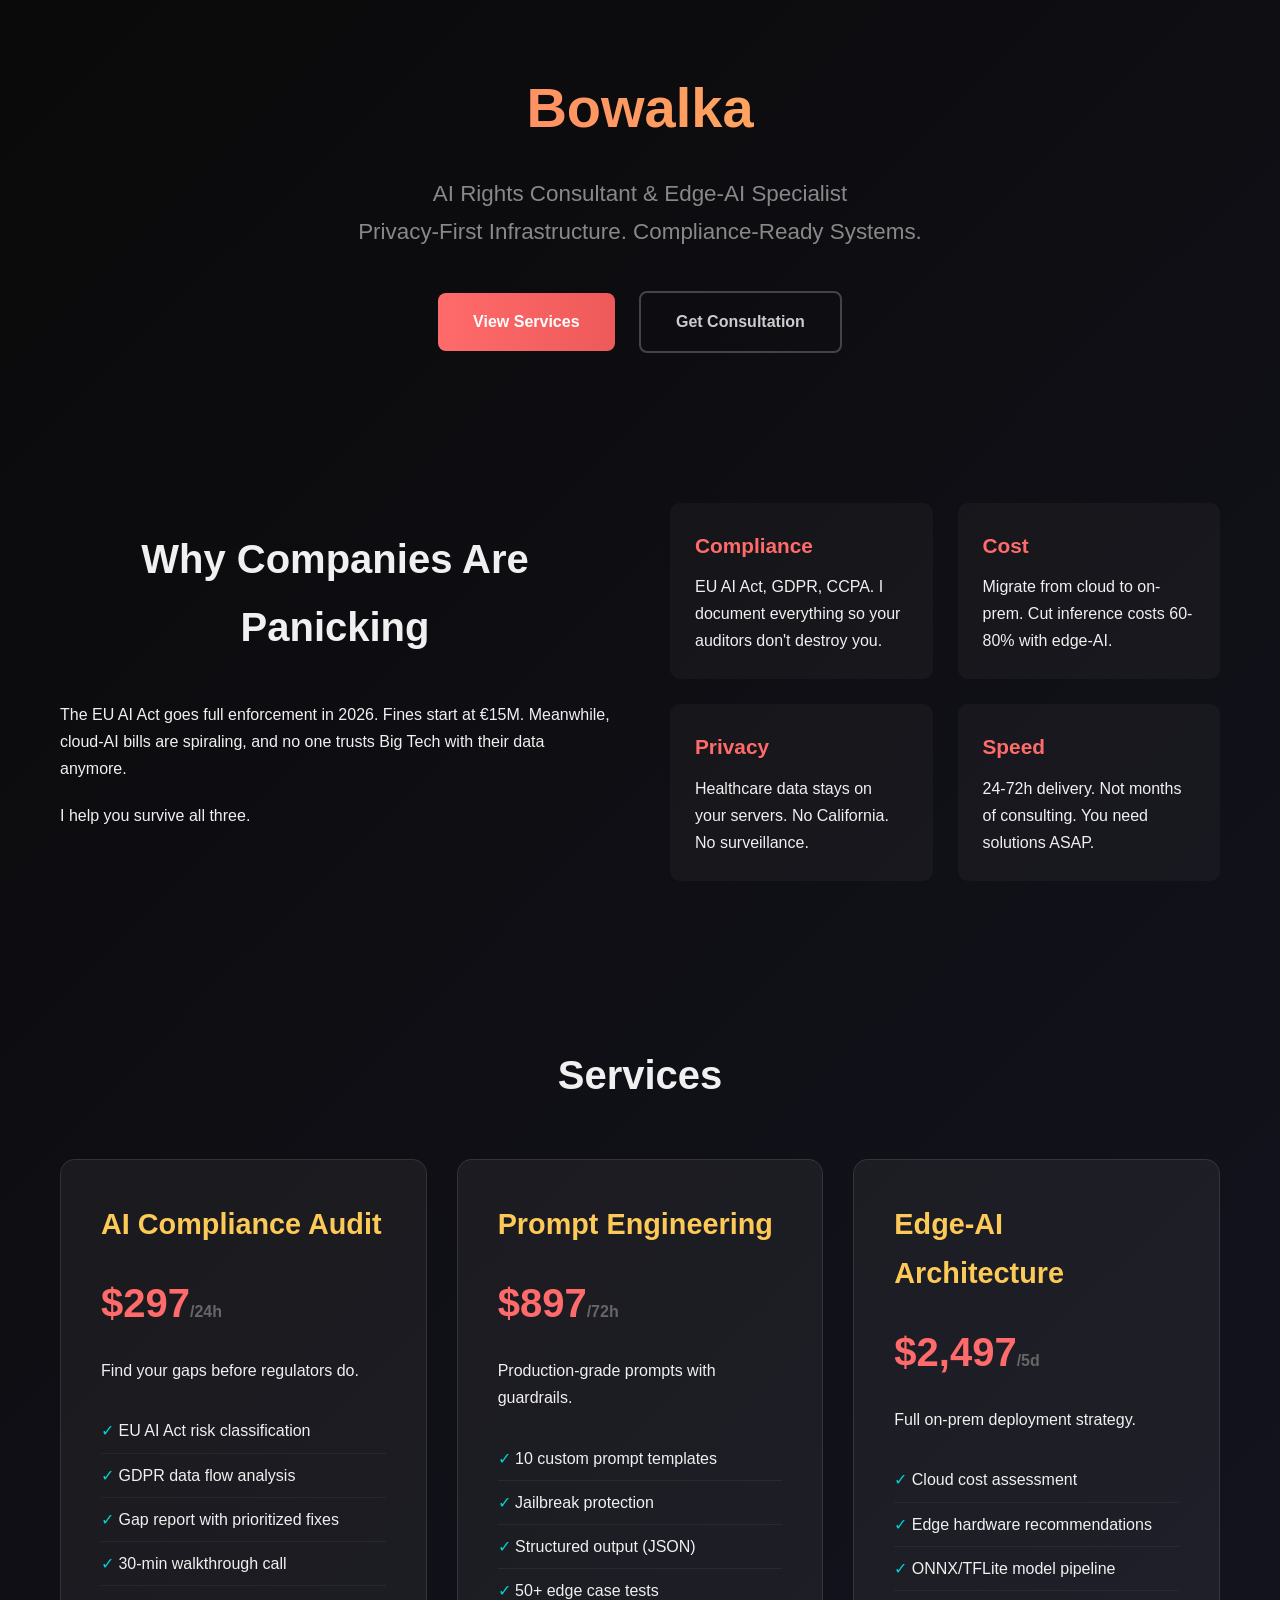
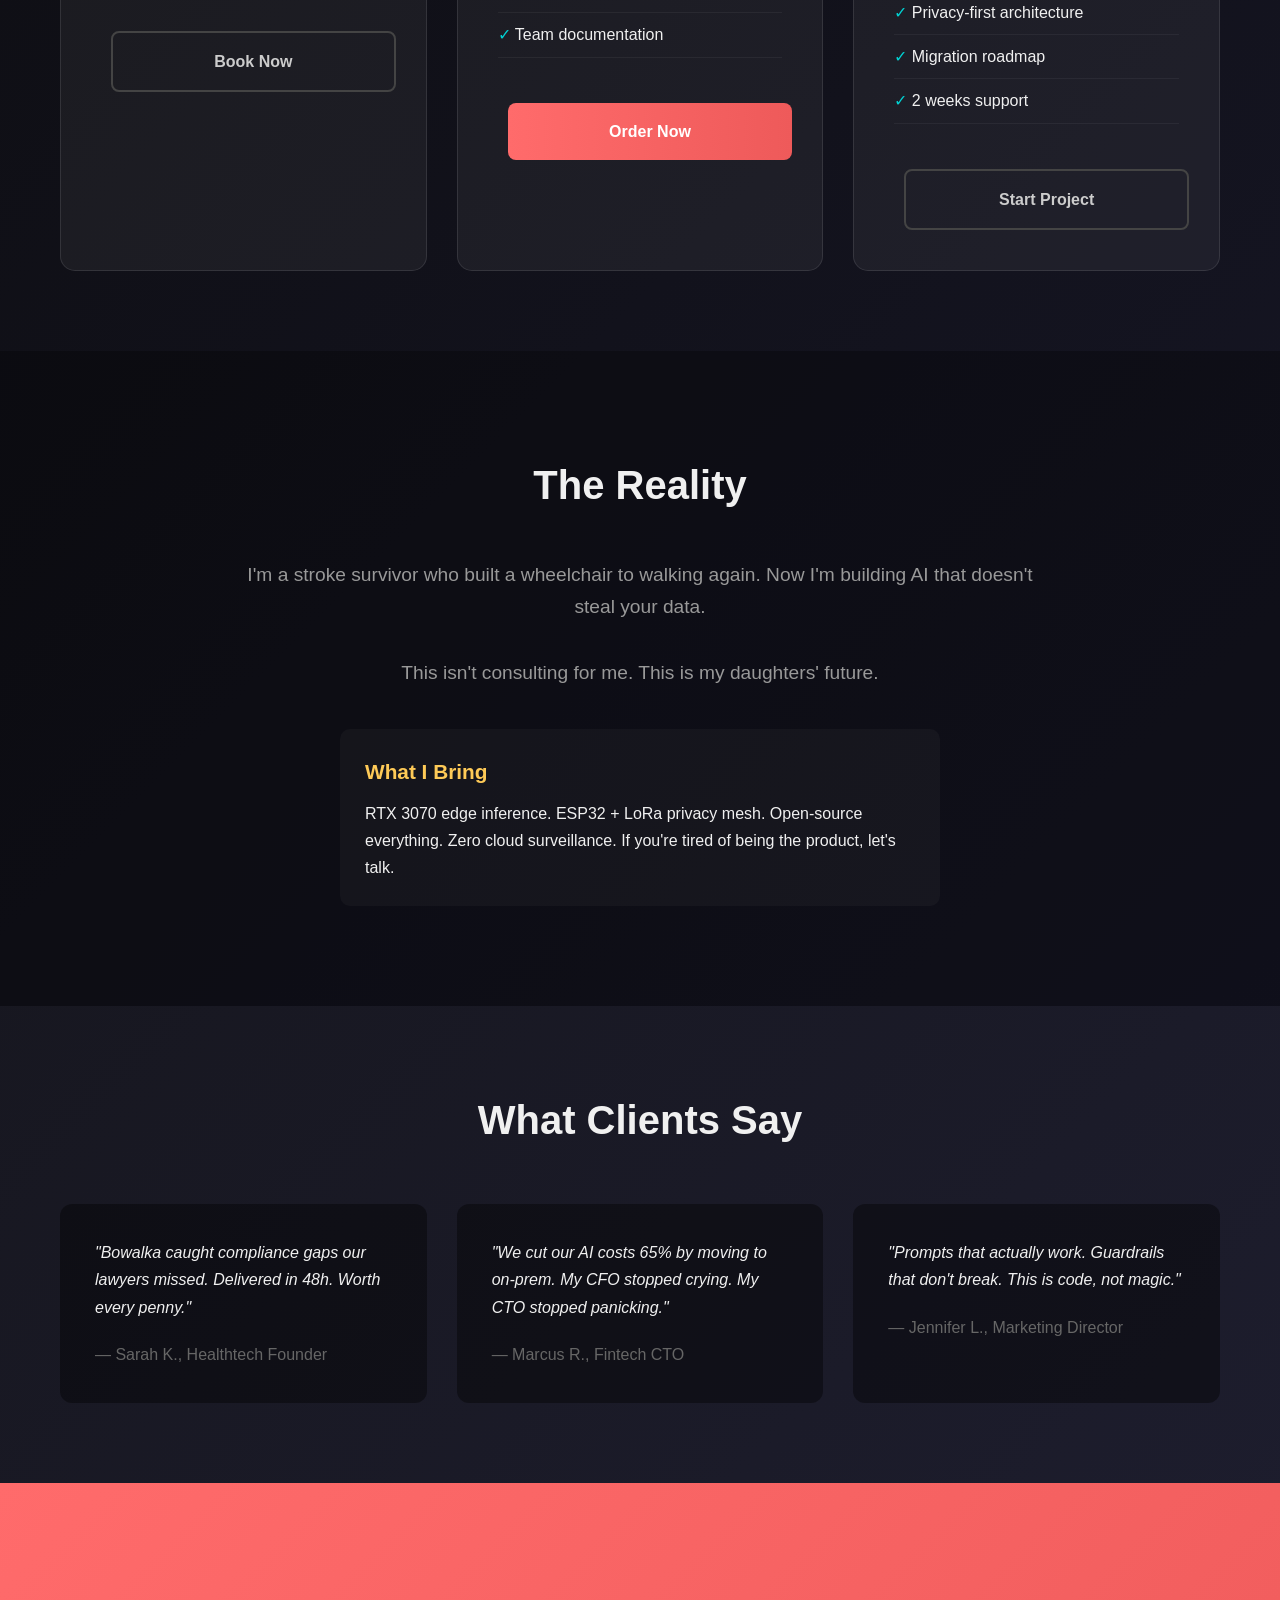
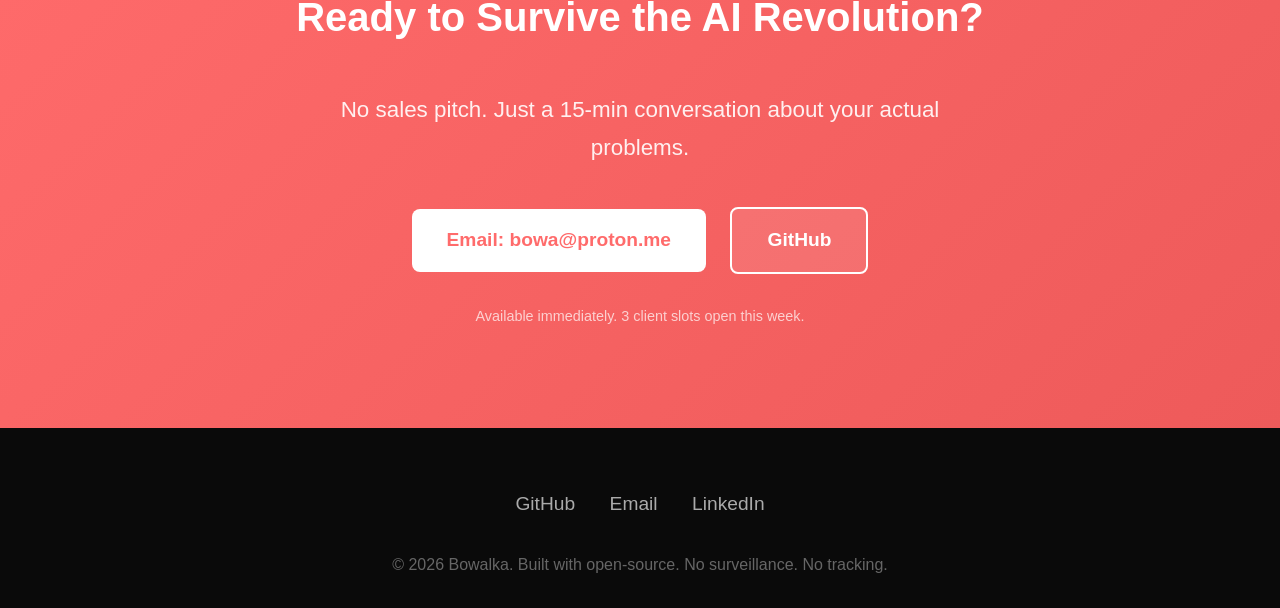
==== index.html @ 5f21fead "Modify index.html structure and content Updated the document type declaration and added new sections" ====
<!DOCTYPE html>
<html lang="en">
<head>
    <meta charset="UTF-8">
    <meta name="viewport" content="width=device-width, initial-scale=1.0">
    <title>Bowalka | AI Rights Consultant & Edge-AI Specialist</title>
    <meta name="description" content="AI Compliance, Prompt Engineering, Privacy-First Edge AI Solutions. EU AI Act ready. 24-72h delivery.">
    <style>
        * { margin: 0; padding: 0; box-sizing: border-box; }
        body {
            font-family: -apple-system, BlinkMacSystemFont, 'Segoe UI', Roboto, sans-serif;
            line-height: 1.7;
            color: #f0f0f0;
            background: linear-gradient(135deg, #0a0a0a 0%, #1a1a2e 100%);
        }
        .container { max-width: 1200px; margin: 0 auto; padding: 0 20px; }
        header { padding: 60px 0 40px; text-align: center; }
        h1 { font-size: 3.5em; margin-bottom: 20px; background: linear-gradient(90deg, #ff6b6b, #feca57); -webkit-background-clip: text; -webkit-text-fill-color: transparent; }
        .tagline { font-size: 1.4em; color: #888; max-width: 700px; margin: 0 auto 30px; }
        .hero-buttons { margin-top: 40px; }
        .btn { display: inline-block; padding: 15px 35px; margin: 0 10px; border-radius: 8px; text-decoration: none; font-weight: 600; transition: transform 0.2s; }
        .btn-primary { background: linear-gradient(90deg, #ff6b6b, #ee5a5a); color: white; }
        .btn-secondary { border: 2px solid #444; color: #ccc; }
        .btn:hover { transform: translateY(-3px); }
        section { padding: 80px 0; }
        h2 { font-size: 2.5em; margin-bottom: 40px; text-align: center; }
        
        .services-grid { display: grid; grid-template-columns: repeat(auto-fit, minmax(350px, 1fr)); gap: 30px; margin-top: 50px; }
        .service-card {
            background: rgba(255,255,255,0.05);
            border: 1px solid rgba(255,255,255,0.1);
            padding: 40px;
            border-radius: 15px;
            transition: transform 0.3s, box-shadow 0.3s;
        }
        .service-card:hover { transform: translateY(-10px); box-shadow: 0 20px 40px rgba(0,0,0,0.3); }
        .service-card h3 { font-size: 1.8em; margin-bottom: 20px; color: #feca57; }
        .service-card .price { font-size: 2.5em; font-weight: bold; color: #ff6b6b; margin: 20px 0; }
        .service-card .price small { font-size: 0.4em; color: #666; }
        .service-card ul { list-style: none; margin: 25px 0; }
        .service-card li { padding: 8px 0; border-bottom: 1px solid rgba(255,255,255,0.05); }
        .service-card li:before { content: "✓ "; color: #00d2d3; }
        
        .why-section { background: rgba(0,0,0,0.3); padding: 100px 0; }
        .grid-2 { display: grid; grid-template-columns: 1fr 1fr; gap: 60px; align-items: center; }
        .why-grid { display: grid; grid-template-columns: repeat(2, 1fr); gap: 25px; margin-top: 30px; }
        .why-item { background: rgba(255,255,255,0.03); padding: 25px; border-radius: 10px; }
        .why-item h4 { color: #ff6b6b; margin-bottom: 10px; font-size: 1.3em; }
        
        .testimonials { background: rgba(255,255,255,0.02); }
        .testimonial-grid { display: grid; grid-template-columns: repeat(auto-fit, minmax(300px, 1fr)); gap: 30px; margin-top: 50px; }
        .testimonial { background: rgba(0,0,0,0.4); padding: 35px; border-radius: 12px; font-style: italic; }
        .testimonial .author { margin-top: 20px; font-style: normal; color: #666; }
        
        .cta-section { background: linear-gradient(135deg, #ff6b6b 0%, #ee5a5a 100%); padding: 100px 0; text-align: center; }
        .cta-section h2 { color: white; }
        .cta-section .tagline { color: rgba(255,255,255,0.9); }
        .cta-section .btn { background: white; color: #ff6b6b; font-size: 1.2em; }
        
        footer { background: #0a0a0a; padding: 60px 0 30px; text-align: center; color: #666; }
        .social-links { margin-bottom: 30px; }
        .social-links a { color: #aaa; margin: 0 15px; text-decoration: none; font-size: 1.2em; }
        .social-links a:hover { color: #ff6b6b; }
        \#matrix-canvas { pointer-events: none; mix-blend-mode: screen; }
        
        @media (max-width: 768px) {
            h1 { font-size: 2.5em; }
            .grid-2 { grid-template-columns: 1fr; }
            .services-grid { grid-template-columns: 1fr; }
        }
    </style>
</head>
<body>
    <header>
        <div class="container">
            <h1>Bowalka</h1>
            <p class="tagline">AI Rights Consultant & Edge-AI Specialist<br>Privacy-First Infrastructure. Compliance-Ready Systems.</p>
            <div class="hero-buttons">
                <a href="#services" class="btn btn-primary">View Services</a>
                <a href="#contact" class="btn btn-secondary">Get Consultation</a>
            </div>
        </div>
    </header>

    <section id="why">
        <div class="container">
            <div class="grid-2">
                <div>
                    <h2>Why Companies Are Panicking</h2>
                    <p>The EU AI Act goes full enforcement in 2026. Fines start at €15M. Meanwhile, cloud-AI bills are spiraling, and no one trusts Big Tech with their data anymore.</p>
                    <p style="margin-top: 20px;">I help you survive all three.</p>
                </div>
                <div class="why-grid">
                    <div class="why-item">
                        <h4>Compliance</h4>
                        <p>EU AI Act, GDPR, CCPA. I document everything so your auditors don't destroy you.</p>
                    </div>
                    <div class="why-item">
                        <h4>Cost</h4>
                        <p>Migrate from cloud to on-prem. Cut inference costs 60-80% with edge-AI.</p>
                    </div>
                    <div class="why-item">
                        <h4>Privacy</h4>
                        <p>Healthcare data stays on your servers. No California. No surveillance.</p>
                    </div>
                    <div class="why-item">
                        <h4>Speed</h4>
                        <p>24-72h delivery. Not months of consulting. You need solutions ASAP.</p>
                    </div>
                </div>
            </div>
        </div>
    </section>

    <section id="services">
        <div class="container">
            <h2>Services</h2>
            <div class="services-grid">
                <div class="service-card">
                    <h3>AI Compliance Audit</h3>
                    <div class="price">$297<small>/24h</small></div>
                    <p>Find your gaps before regulators do.</p>
                    <ul>
                        <li>EU AI Act risk classification</li>
                        <li>GDPR data flow analysis</li>
                        <li>Gap report with prioritized fixes</li>
                        <li>30-min walkthrough call</li>
                    </ul>
                    <a href="#contact" class="btn btn-secondary" style="width: 100%; text-align: center; margin-top: 20px;">Book Now</a>
                </div>
                <div class="service-card">
                    <h3>Prompt Engineering</h3>
                    <div class="price">$897<small>/72h</small></div>
                    <p>Production-grade prompts with guardrails.</p>
                    <ul>
                        <li>10 custom prompt templates</li>
                        <li>Jailbreak protection</li>
                        <li>Structured output (JSON)</li>
                        <li>50+ edge case tests</li>
                        <li>Team documentation</li>
                    </ul>
                    <a href="#contact" class="btn btn-primary" style="width: 100%; text-align: center; margin-top: 20px;">Order Now</a>
                </div>
                <div class="service-card">
                    <h3>Edge-AI Architecture</h3>
                    <div class="price">$2,497<small>/5d</small></div>
                    <p>Full on-prem deployment strategy.</p>
                    <ul>
                        <li>Cloud cost assessment</li>
                        <li>Edge hardware recommendations</li>
                        <li>ONNX/TFLite model pipeline</li>
                        <li>Privacy-first architecture</li>
                        <li>Migration roadmap</li>
                        <li>2 weeks support</li>
                    </ul>
                    <a href="#contact" class="btn btn-secondary" style="width: 100%; text-align: center; margin-top: 20px;">Start Project</a>
                </div>
            </div>
        </div>
    </section>

    <section class="why-section">
        <div class="container">
            <h2>The Reality</h2>
            <p style="text-align: center; max-width: 800px; margin: 0 auto 40px; font-size: 1.2em; color: #999;">
                I'm a stroke survivor who built a wheelchair to walking again. Now I'm building AI that doesn't steal your data. 
                <br><br>
                This isn't consulting for me. This is my daughters' future.
            </p>
            <div class="why-item" style="max-width: 600px; margin: 0 auto;">
                <h4 style="color: #feca57;">What I Bring</h4>
                <p>RTX 3070 edge inference. ESP32 + LoRa privacy mesh. Open-source everything. Zero cloud surveillance. If you're tired of being the product, let's talk.</p>
            </div>
        </div>
    </section>

    <section class="testimonials">
        <div class="container">
            <h2>What Clients Say</h2>
            <div class="testimonial-grid">
                <div class="testimonial">
                    <p>"Bowalka caught compliance gaps our lawyers missed. Delivered in 48h. Worth every penny."</p>
                    <div class="author">— Sarah K., Healthtech Founder</div>
                </div>
                <div class="testimonial">
                    <p>"We cut our AI costs 65% by moving to on-prem. My CFO stopped crying. My CTO stopped panicking."</p>
                    <div class="author">— Marcus R., Fintech CTO</div>
                </div>
                <div class="testimonial">
                    <p>"Prompts that actually work. Guardrails that don't break. This is code, not magic."</p>
                    <div class="author">— Jennifer L., Marketing Director</div>
                </div>
            </div>
        </div>
    </section>

    <section id="contact" class="cta-section">
        <div class="container">
            <h2>Ready to Survive the AI Revolution?</h2>
            <p class="tagline">No sales pitch. Just a 15-min conversation about your actual problems.</p>
            <div style="margin-top: 40px;">
                <a href="mailto:bowa@proton.me?subject=AI%20Consulting%20Inquiry" class="btn">Email: bowa@proton.me</a>
                <a href="https://github.com/BoWalka" class="btn" style="background: rgba(255,255,255,0.1); color: white; border: 2px solid white;">GitHub</a>
            </div>
            <p style="margin-top: 30px; font-size: 0.9em; color: rgba(255,255,255,0.7);">
                Available immediately. 3 client slots open this week.
            </p>
        </div>
    </section>

    <footer>
        <div class="container">
            <div class="social-links">
                <a href="https://github.com/BoWalka">GitHub</a>
                <a href="mailto:bowa@proton.me">Email</a>
                <a href="https://linkedin.com/in/your-profile">LinkedIn</a>
            </div>
            <p>&copy; 2026 Bowalka. Built with open-source. No surveillance. No tracking.</p>
        </div>
    </footer>
    <script src="matrix.js"></script>
</body>
</html>
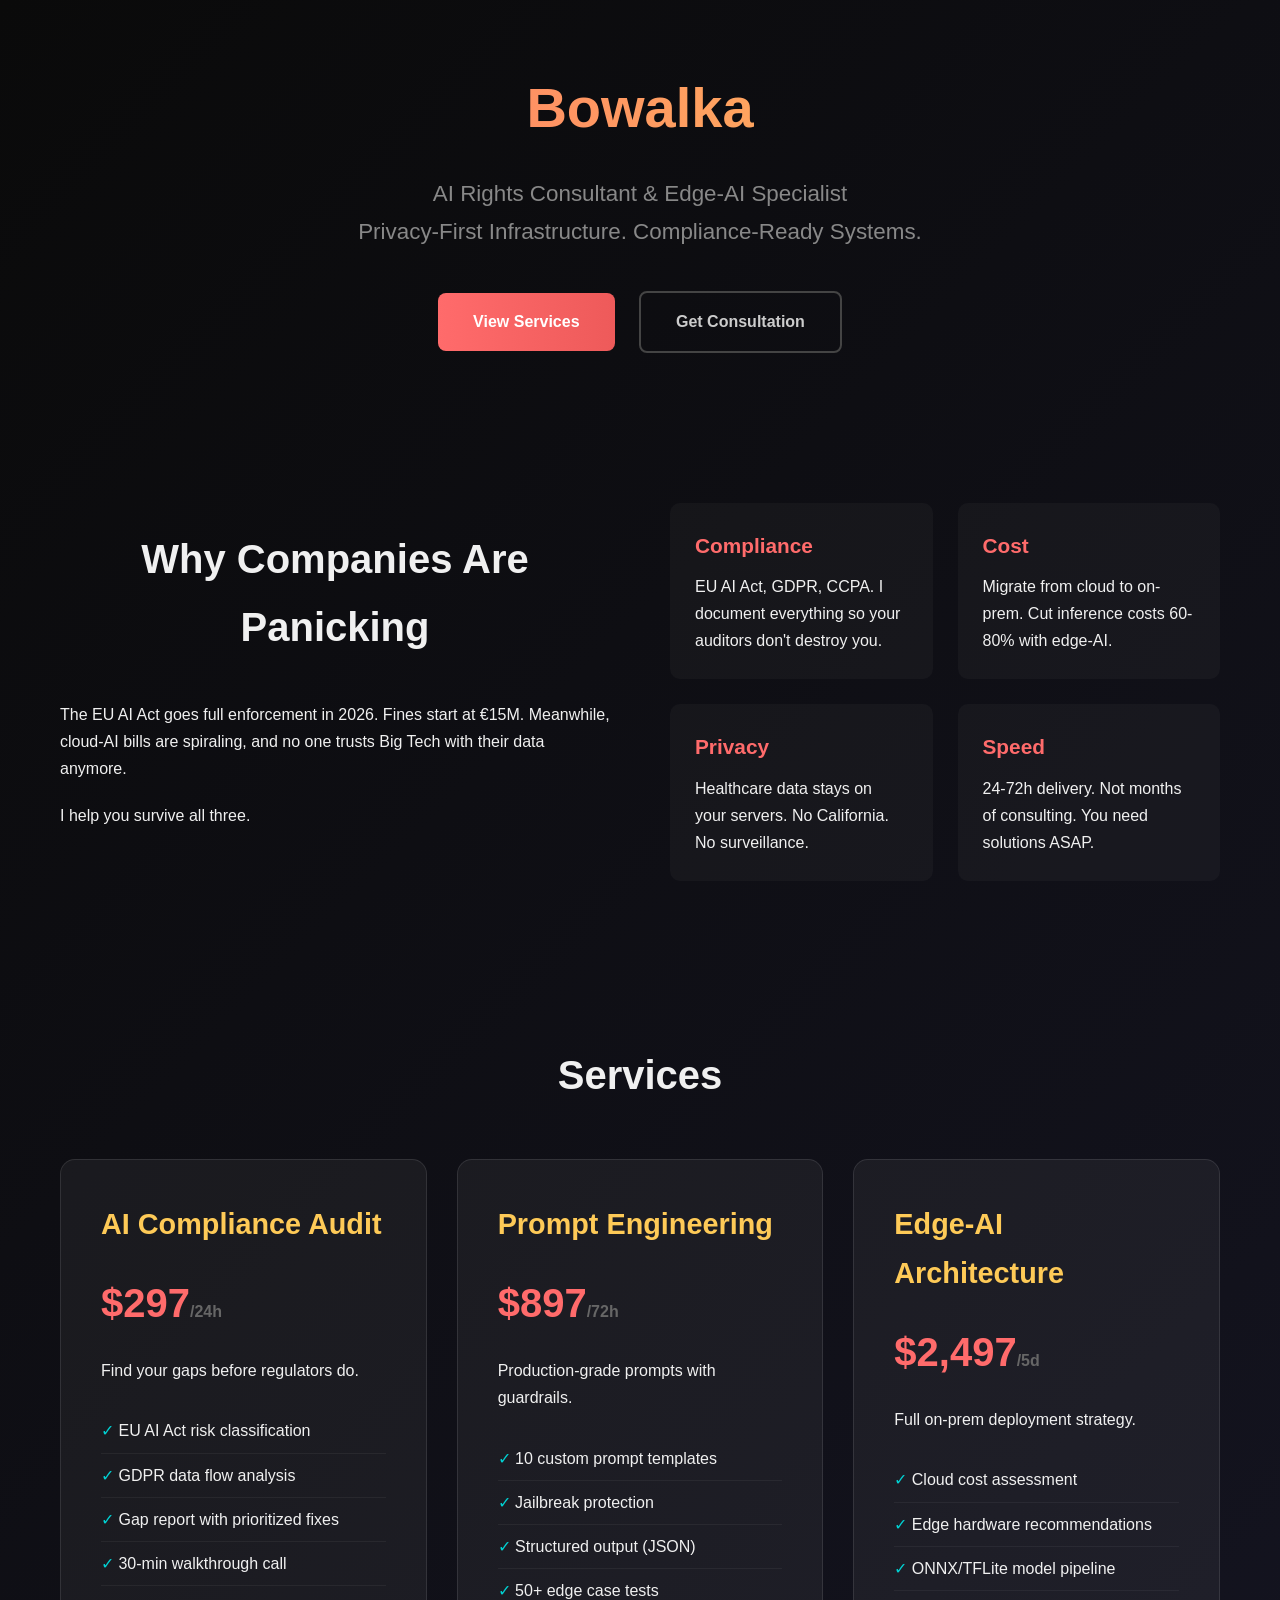
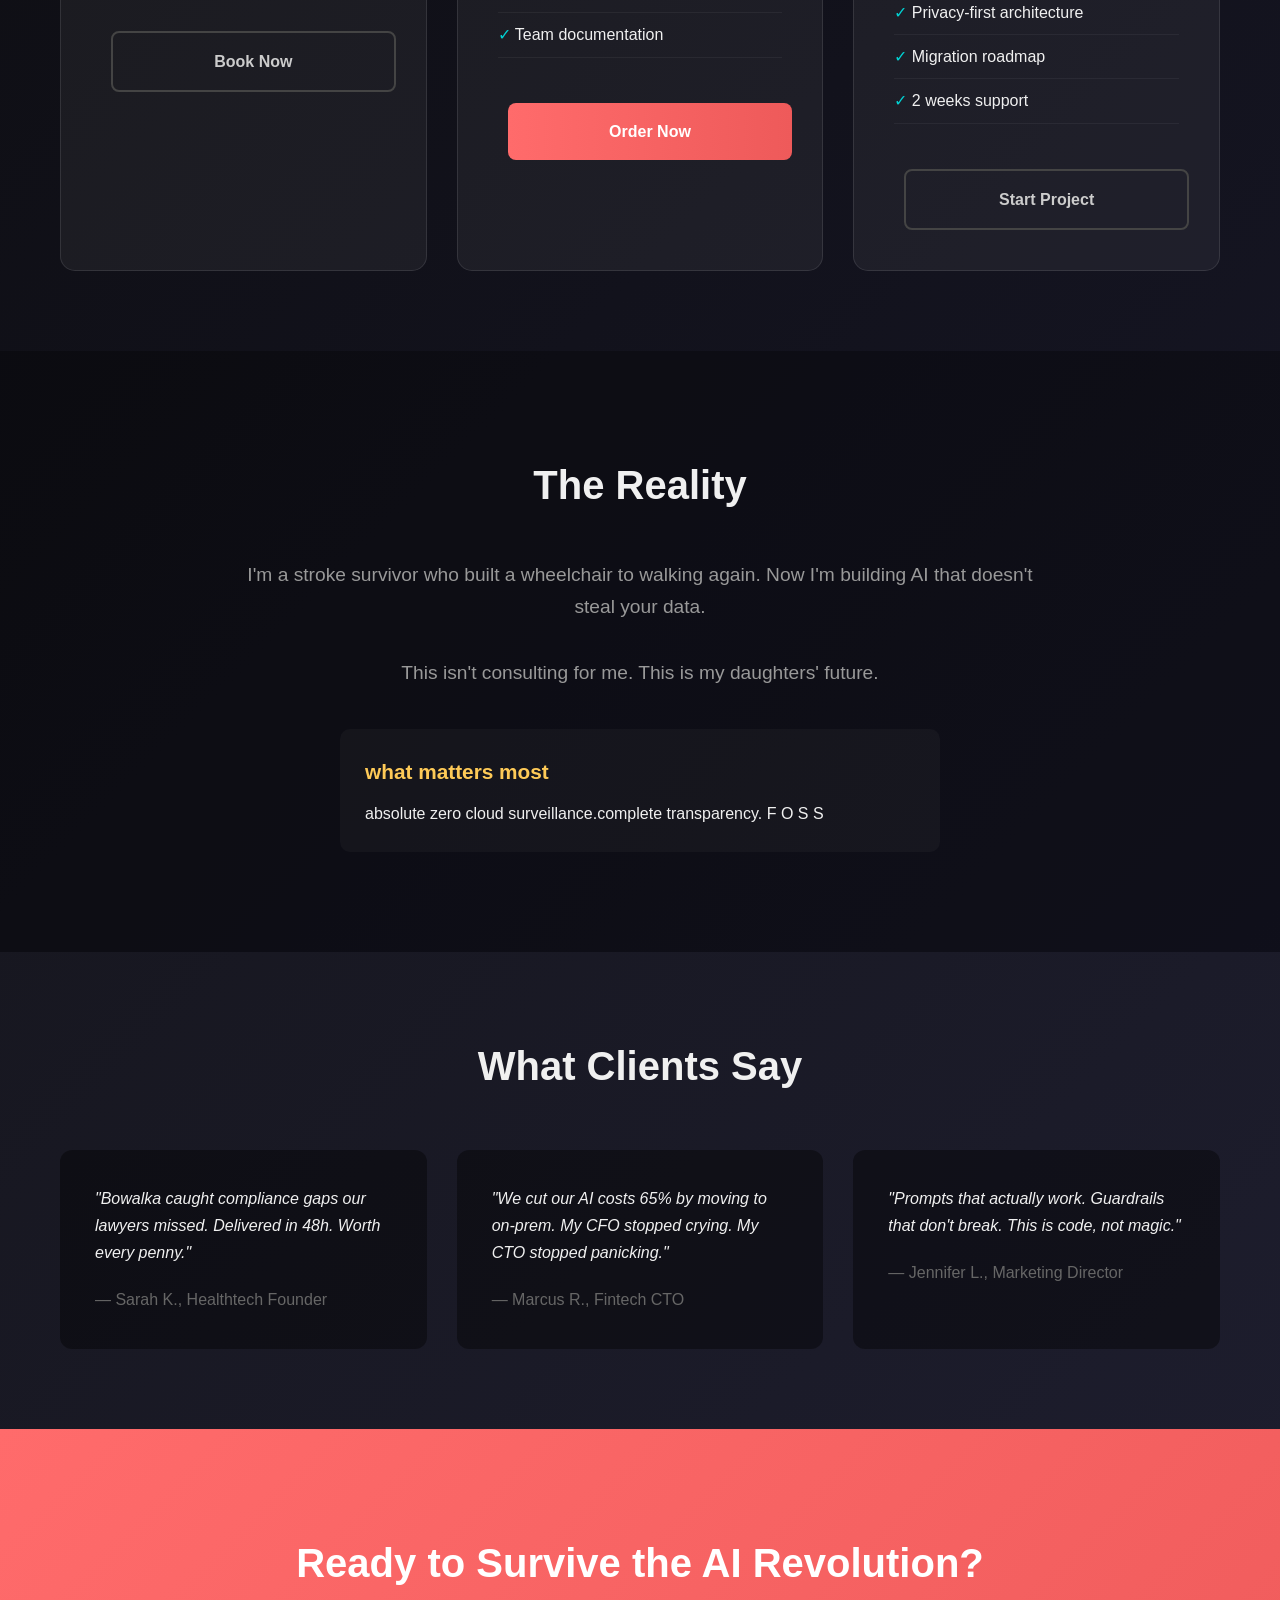
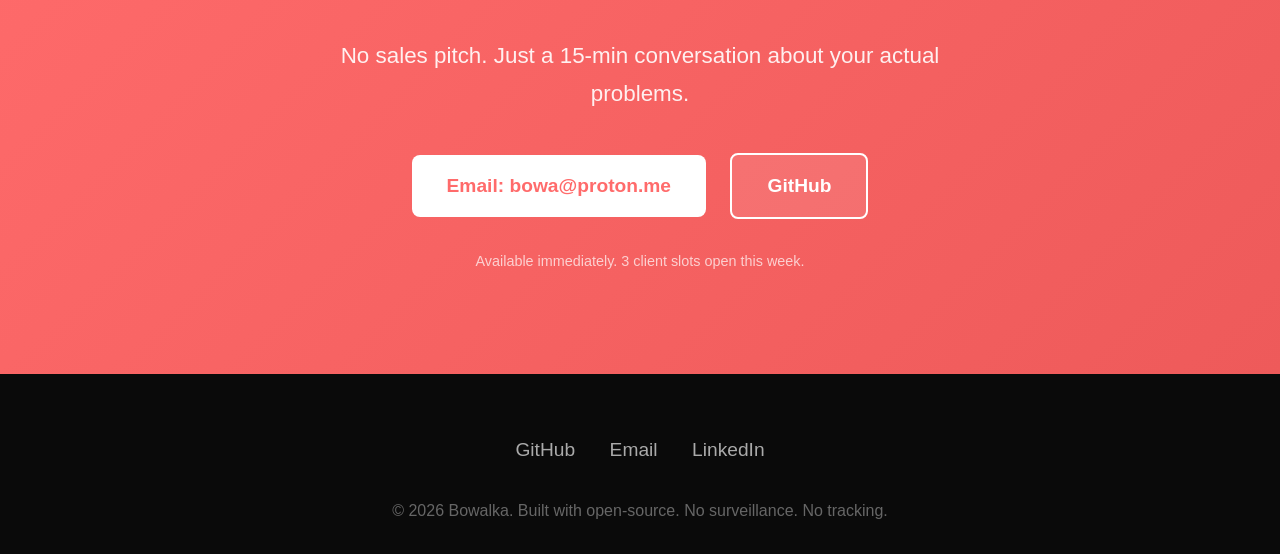
==== commit 9635bb5e: "Revise content in index.html for improved messaging Updated headings and paragraph content for clari" ====
--- a/index.html
+++ b/index.html
@@ -168,8 +168,8 @@
                 This isn't consulting for me. This is my daughters' future.
             </p>
             <div class="why-item" style="max-width: 600px; margin: 0 auto;">
-                <h4 style="color: #feca57;">What I Bring</h4>
-                <p>RTX 3070 edge inference. ESP32 + LoRa privacy mesh. Open-source everything. Zero cloud surveillance. If you're tired of being the product, let's talk.</p>
+                <h4 style="color: #feca57;">what matters most</h4>
+                <p>absolute zero cloud surveillance.complete transparency. F O S S </p>
             </div>
         </div>
     </section>
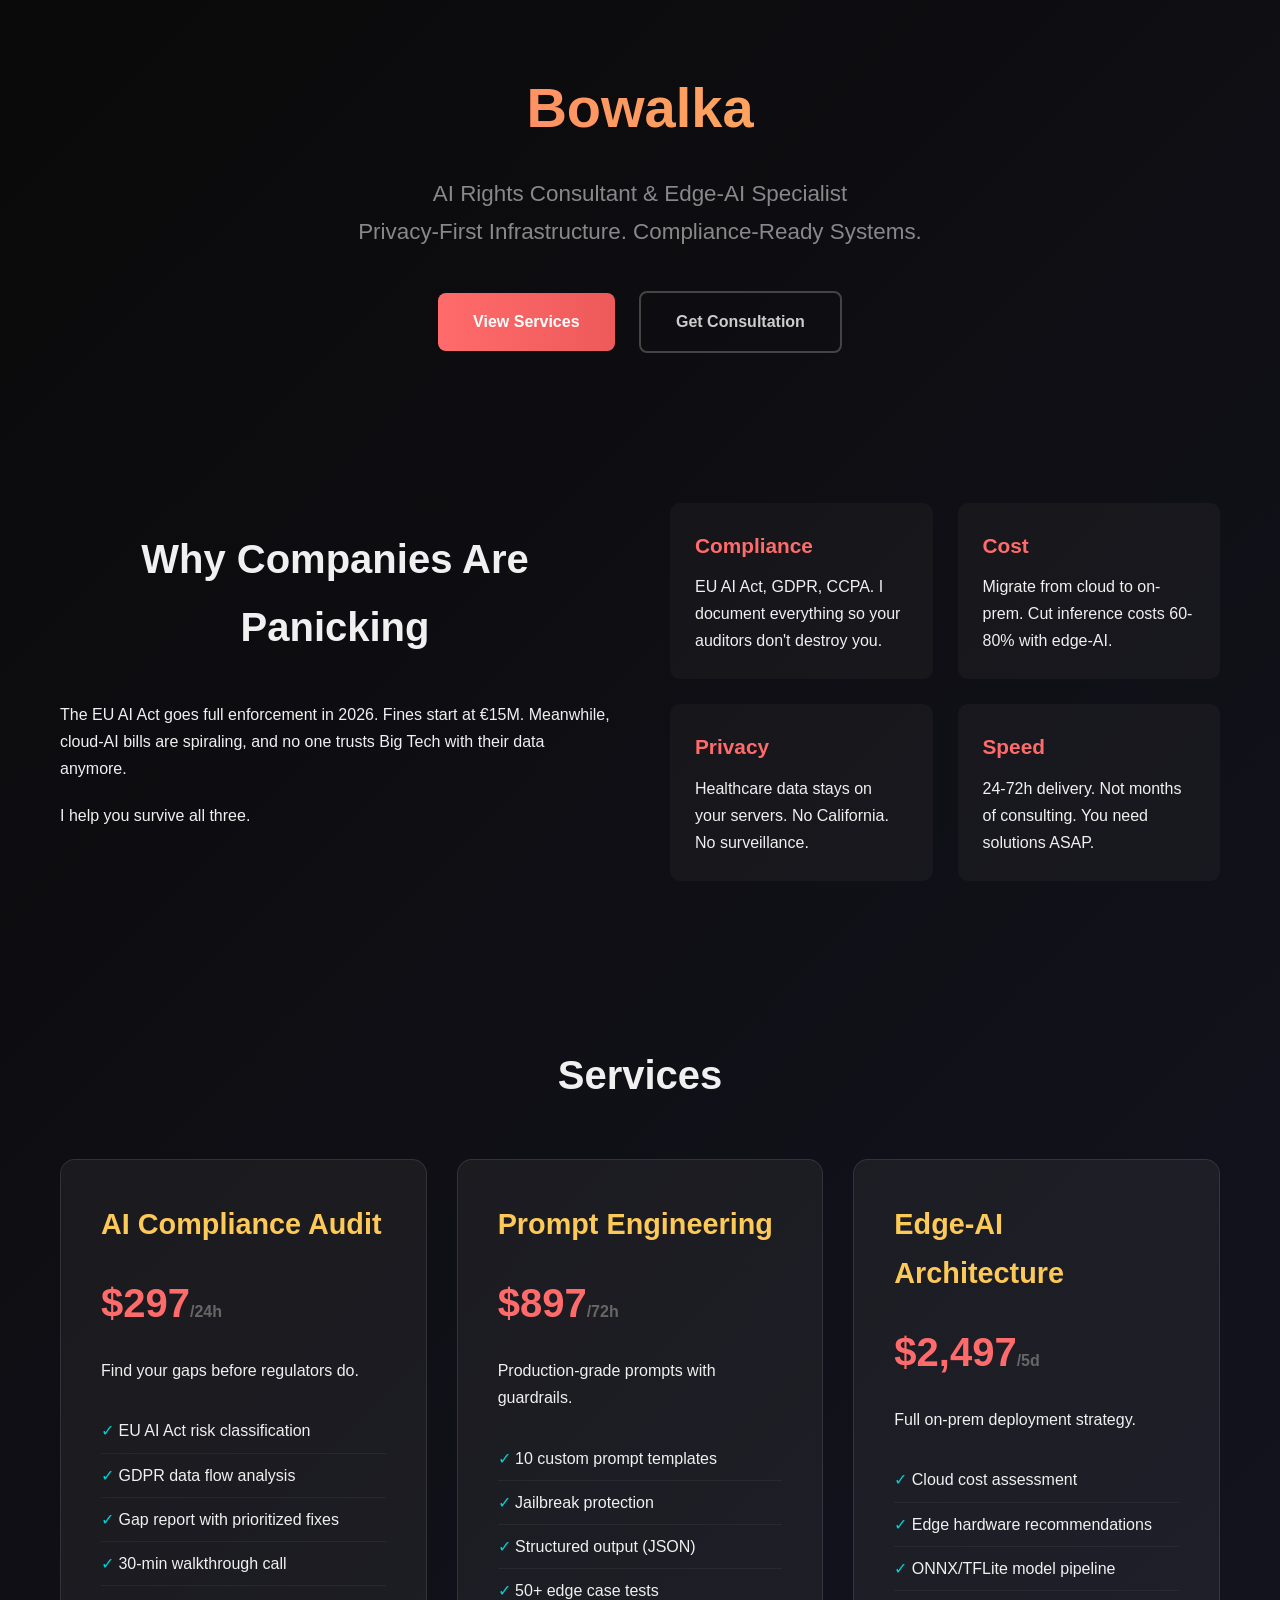
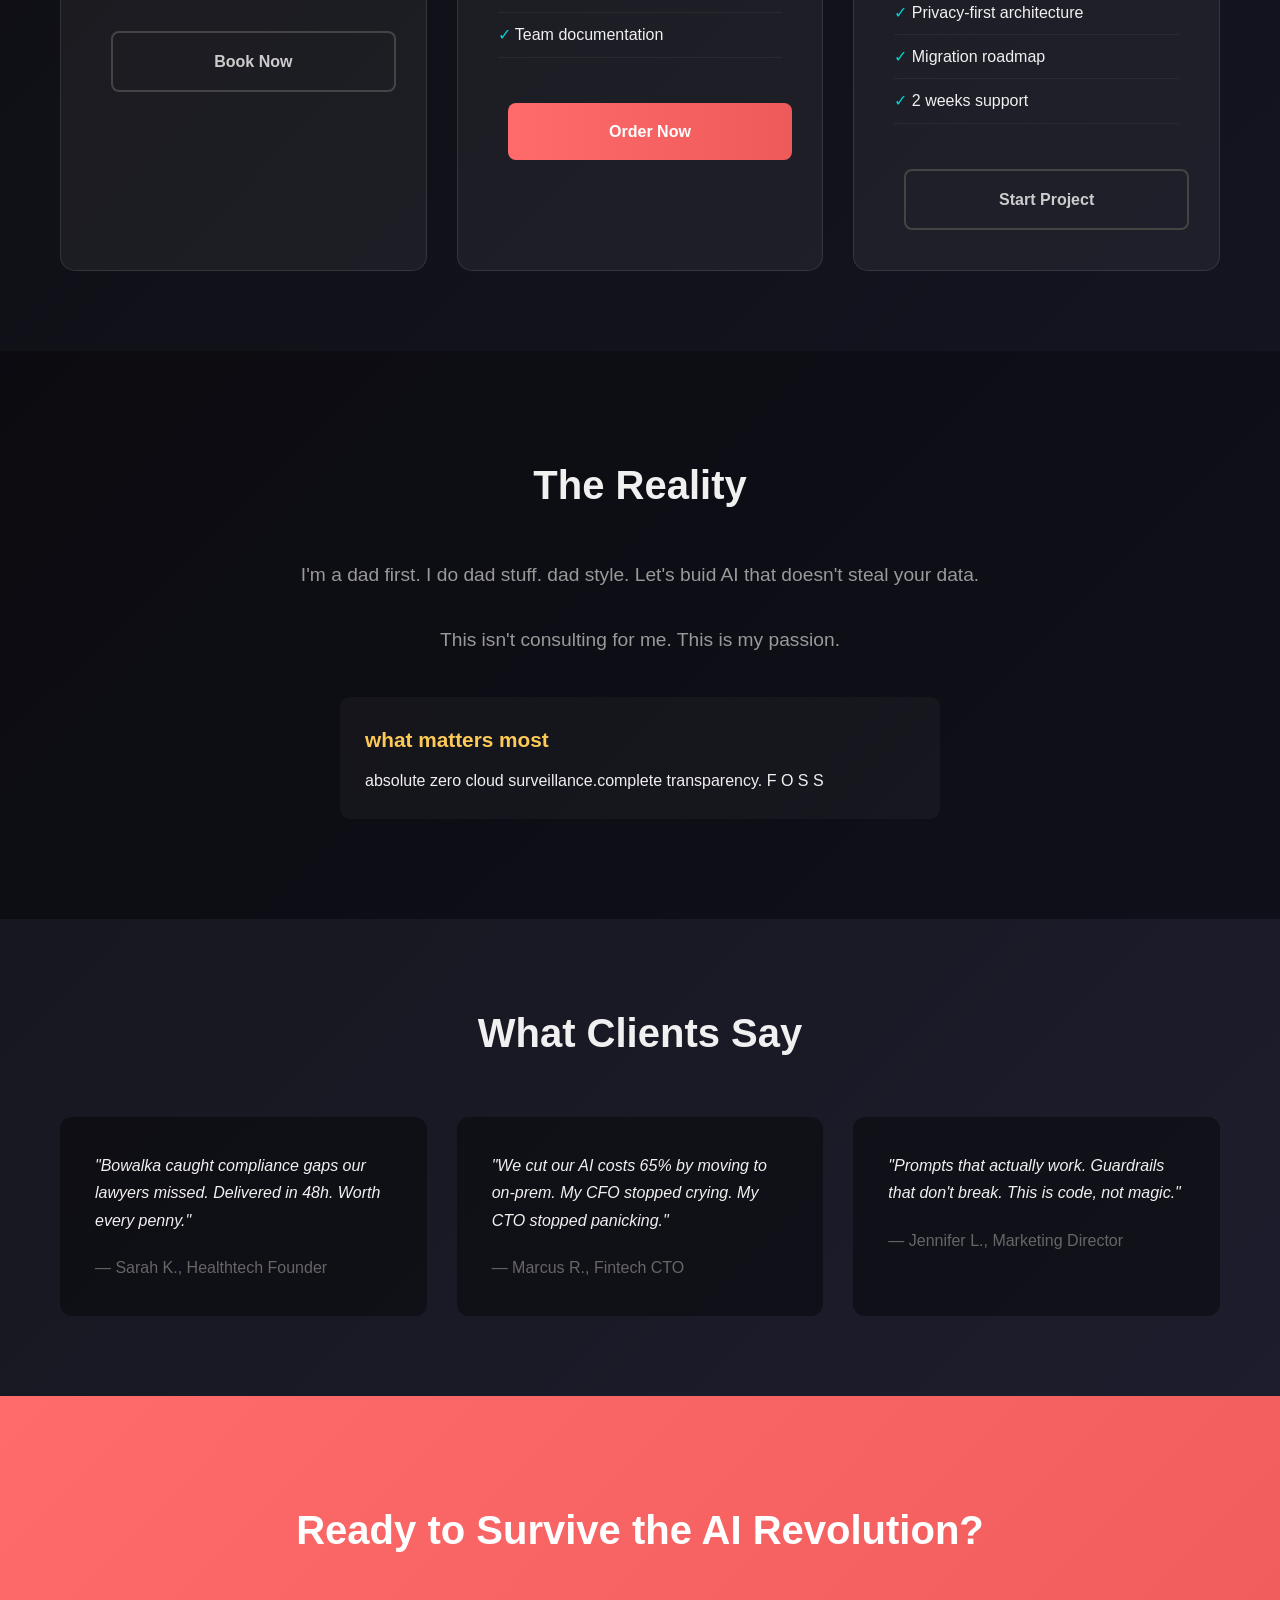
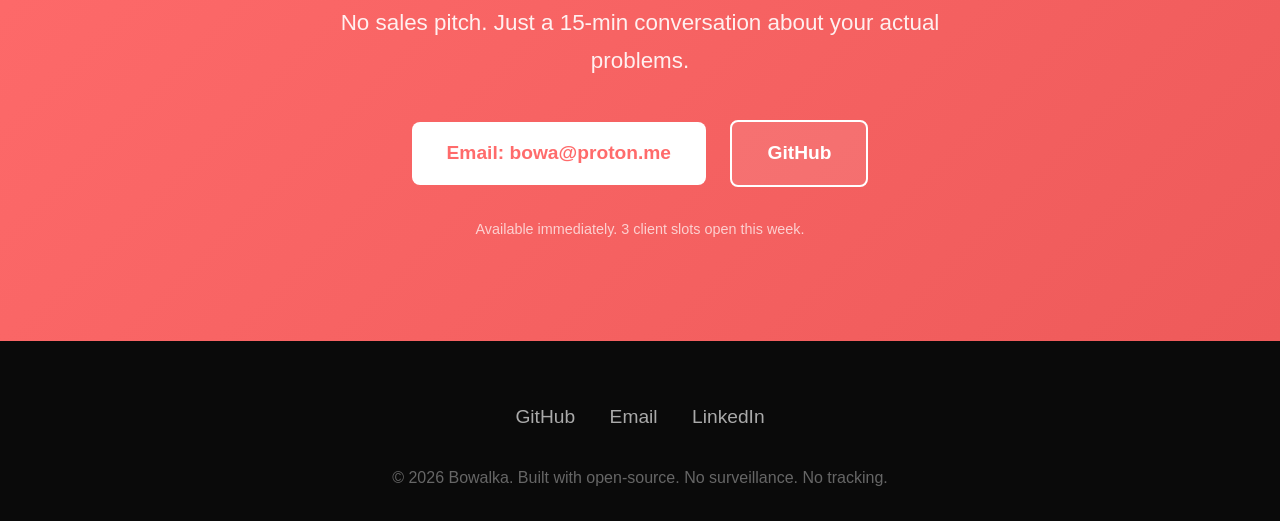
==== commit 63e96eea: "Update personal statement in index.html" ====
--- a/index.html
+++ b/index.html
@@ -163,9 +163,9 @@
         <div class="container">
             <h2>The Reality</h2>
             <p style="text-align: center; max-width: 800px; margin: 0 auto 40px; font-size: 1.2em; color: #999;">
-                I'm a stroke survivor who built a wheelchair to walking again. Now I'm building AI that doesn't steal your data. 
+                I'm a dad first. I do dad stuff. dad style.  Let's buid AI that doesn't steal your data. 
                 <br><br>
-                This isn't consulting for me. This is my daughters' future.
+                This isn't consulting for me. This is my passion.
             </p>
             <div class="why-item" style="max-width: 600px; margin: 0 auto;">
                 <h4 style="color: #feca57;">what matters most</h4>
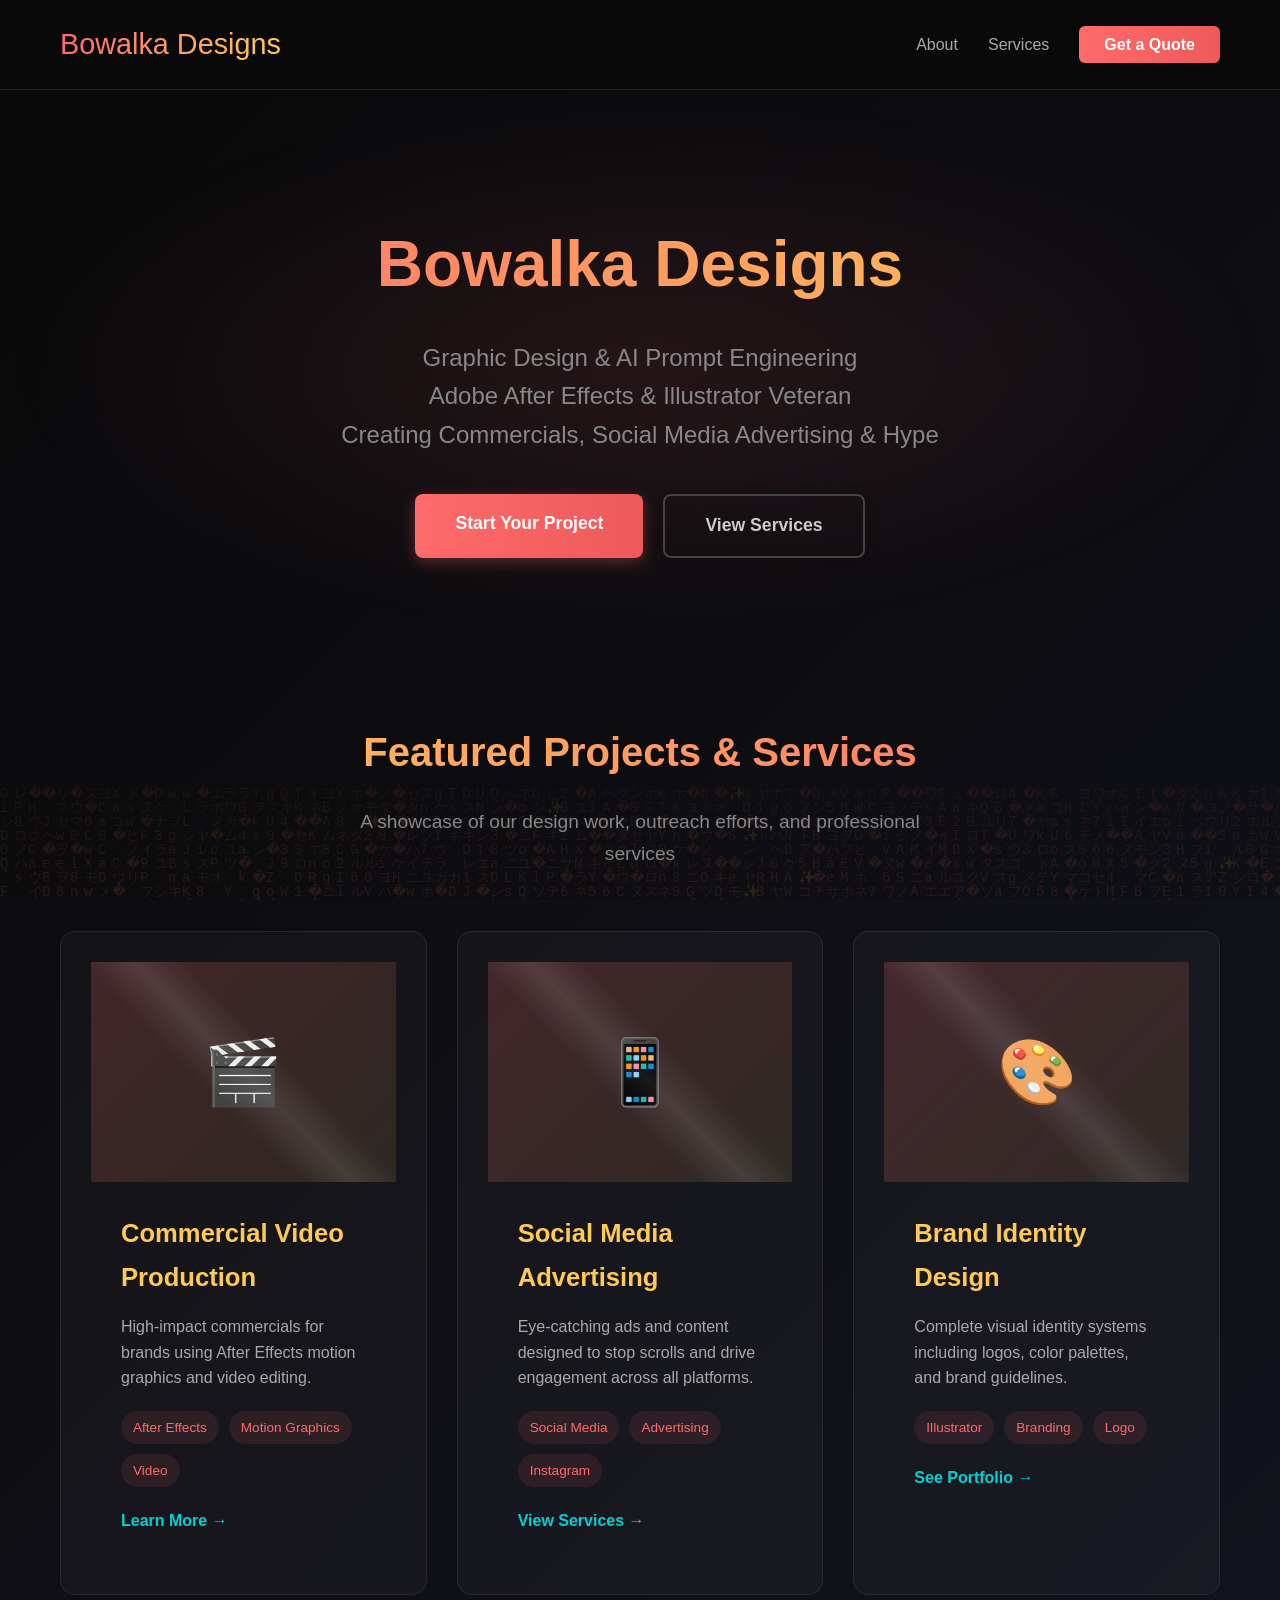
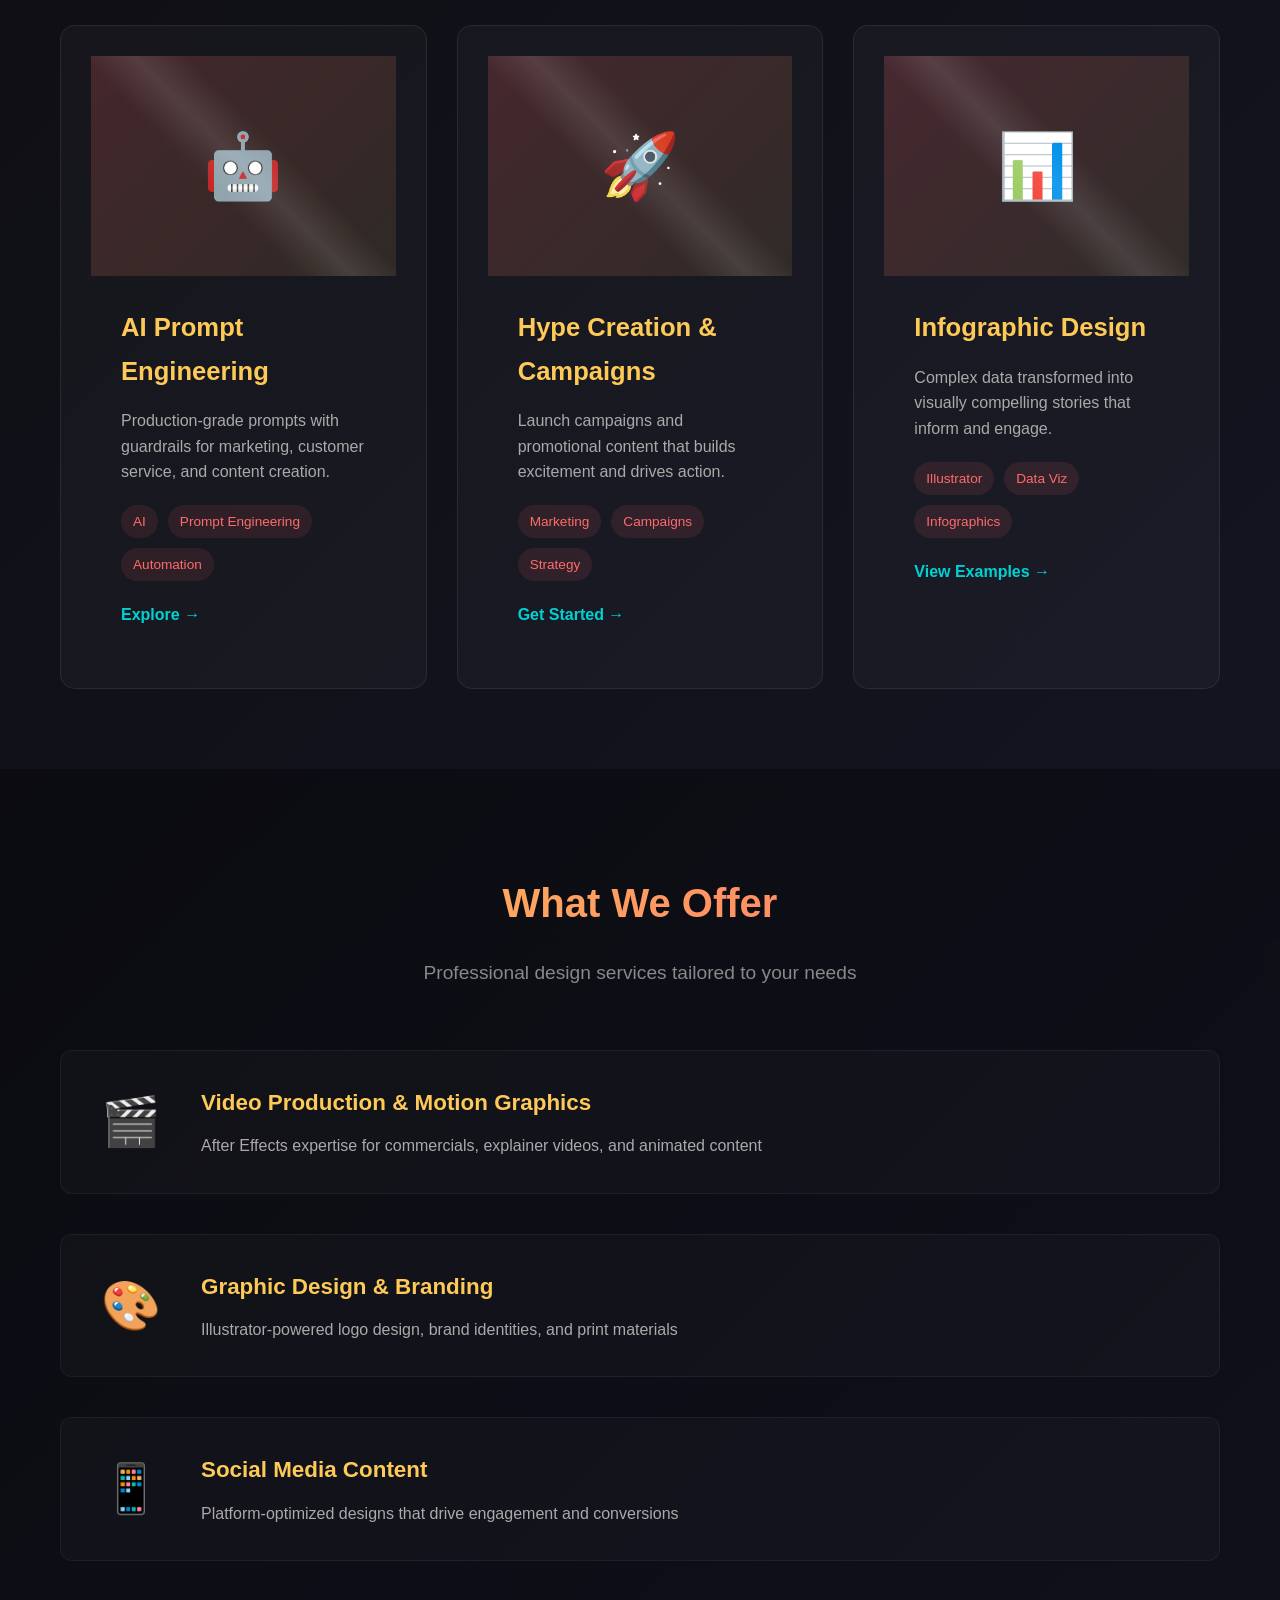
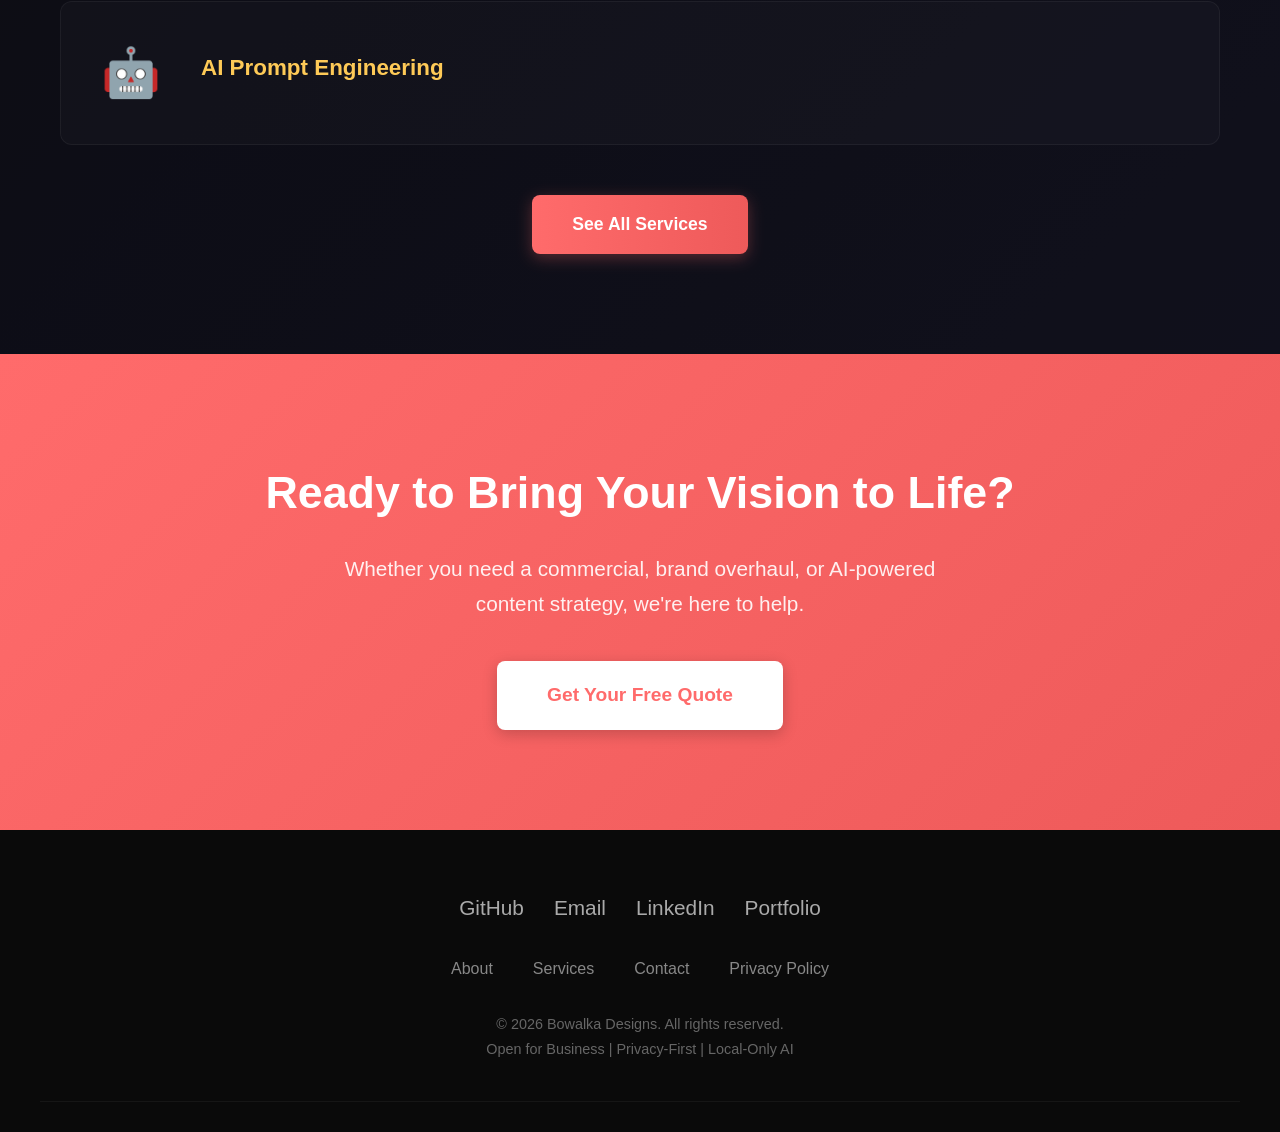
==== commit 8c1530f2: "Website overhaul: Multi-page design business site with services and quote form" ====
--- a/index.html
+++ b/index.html
@@ -3,8 +3,9 @@
 <head>
     <meta charset="UTF-8">
     <meta name="viewport" content="width=device-width, initial-scale=1.0">
-    <title>Bowalka | AI Rights Consultant & Edge-AI Specialist</title>
-    <meta name="description" content="AI Compliance, Prompt Engineering, Privacy-First Edge AI Solutions. EU AI Act ready. 24-72h delivery.">
+    <title>Bowalka Designs | Graphic Design & AI Prompt Engineering</title>
+    <meta name="description" content="Professional graphic design, AI prompt engineering, Adobe After Effects & Illustrator services. Commercials, social media advertising, and hype creation.">
+    <link rel="stylesheet" href="style.css">
     <style>
         * { margin: 0; padding: 0; box-sizing: border-box; }
         body {
@@ -12,212 +13,544 @@
             line-height: 1.7;
             color: #f0f0f0;
             background: linear-gradient(135deg, #0a0a0a 0%, #1a1a2e 100%);
-        }
-        .container { max-width: 1200px; margin: 0 auto; padding: 0 20px; }
-        header { padding: 60px 0 40px; text-align: center; }
-        h1 { font-size: 3.5em; margin-bottom: 20px; background: linear-gradient(90deg, #ff6b6b, #feca57); -webkit-background-clip: text; -webkit-text-fill-color: transparent; }
-        .tagline { font-size: 1.4em; color: #888; max-width: 700px; margin: 0 auto 30px; }
-        .hero-buttons { margin-top: 40px; }
-        .btn { display: inline-block; padding: 15px 35px; margin: 0 10px; border-radius: 8px; text-decoration: none; font-weight: 600; transition: transform 0.2s; }
-        .btn-primary { background: linear-gradient(90deg, #ff6b6b, #ee5a5a); color: white; }
-        .btn-secondary { border: 2px solid #444; color: #ccc; }
-        .btn:hover { transform: translateY(-3px); }
-        section { padding: 80px 0; }
-        h2 { font-size: 2.5em; margin-bottom: 40px; text-align: center; }
-        
-        .services-grid { display: grid; grid-template-columns: repeat(auto-fit, minmax(350px, 1fr)); gap: 30px; margin-top: 50px; }
-        .service-card {
-            background: rgba(255,255,255,0.05);
-            border: 1px solid rgba(255,255,255,0.1);
-            padding: 40px;
+            overflow-x: hidden;
+        }
+        
+        /* Matrix canvas */
+        #matrix-canvas { position: fixed; top: 0; left: 0; width: 100%; height: 100%; z-index: -1; opacity: 0.15; pointer-events: none; }
+        
+        /* Navigation */
+        nav {
+            background: rgba(10, 10, 10, 0.95);
+            border-bottom: 1px solid rgba(255,255,255,0.1);
+            padding: 20px 0;
+            position: sticky;
+            top: 0;
+            z-index: 100;
+            backdrop-filter: blur(10px);
+        }
+        nav .container { 
+            display: flex; 
+            justify-content: space-between; 
+            align-items: center; 
+            max-width: 1200px; 
+            margin: 0 auto; 
+            padding: 0 20px;
+        }
+        nav .logo { 
+            font-size: 1.8em; 
+            font-weight: bold; 
+            background: linear-gradient(90deg, #ff6b6b, #feca57); 
+            -webkit-background-clip: text; 
+            -webkit-text-fill-color: transparent; 
+        }
+        nav .logo a { text-decoration: none; }
+        nav ul { list-style: none; display: flex; gap: 30px; }
+        nav a { 
+            color: #aaa; 
+            text-decoration: none; 
+            transition: color 0.3s; 
+            font-weight: 500;
+        }
+        nav a:hover { color: #feca57; }
+        nav .cta-btn {
+            background: linear-gradient(90deg, #ff6b6b, #ee5a5a);
+            color: white !important;
+            padding: 10px 25px;
+            border-radius: 6px;
+            font-weight: 600;
+        }
+        
+        /* Hero Section */
+        .hero {
+            text-align: center;
+            padding: 120px 20px 80px;
+            background: radial-gradient(ellipse at center, rgba(255,107,107,0.1) 0%, transparent 70%);
+        }
+        .hero h1 { 
+            font-size: 4em; 
+            margin-bottom: 20px; 
+            background: linear-gradient(90deg, #ff6b6b, #feca57); 
+            -webkit-background-clip: text; 
+            -webkit-text-fill-color: transparent;
+            font-weight: 800;
+        }
+        .hero .tagline { 
+            font-size: 1.5em; 
+            color: #888; 
+            max-width: 800px; 
+            margin: 0 auto 40px;
+            line-height: 1.6;
+        }
+        .hero-buttons { display: flex; gap: 20px; justify-content: center; flex-wrap: wrap; }
+        .btn { 
+            padding: 15px 40px; 
+            border-radius: 8px; 
+            text-decoration: none; 
+            font-weight: 600; 
+            transition: all 0.3s; 
+            display: inline-block;
+            font-size: 1.1em;
+        }
+        .btn-primary { 
+            background: linear-gradient(90deg, #ff6b6b, #ee5a5a); 
+            color: white;
+            box-shadow: 0 4px 15px rgba(255,107,107,0.3);
+        }
+        .btn-secondary { 
+            border: 2px solid #444; 
+            color: #ccc; 
+            background: transparent;
+        }
+        .btn:hover { 
+            transform: translateY(-3px); 
+            box-shadow: 0 8px 25px rgba(255,107,107,0.4);
+        }
+        .btn-secondary:hover { border-color: #ff6b6b; color: #ff6b6b; }
+        
+        /* Image Board Grid */
+        .image-board { 
+            padding: 80px 20px; 
+            max-width: 1400px; 
+            margin: 0 auto;
+        }
+        .section-title {
+            text-align: center;
+            font-size: 2.5em;
+            margin-bottom: 20px;
+            background: linear-gradient(90deg, #feca57, #ff6b6b);
+            -webkit-background-clip: text;
+            -webkit-text-fill-color: transparent;
+        }
+        .section-subtitle {
+            text-align: center;
+            color: #888;
+            font-size: 1.2em;
+            max-width: 600px;
+            margin: 0 auto 60px;
+        }
+        
+        .grid { 
+            display: grid; 
+            grid-template-columns: repeat(auto-fit, minmax(320px, 1fr)); 
+            gap: 30px; 
+            margin-top: 50px;
+        }
+        
+        .card {
+            background: rgba(255,255,255,0.03);
+            border: 1px solid rgba(255,255,255,0.08);
             border-radius: 15px;
-            transition: transform 0.3s, box-shadow 0.3s;
-        }
-        .service-card:hover { transform: translateY(-10px); box-shadow: 0 20px 40px rgba(0,0,0,0.3); }
-        .service-card h3 { font-size: 1.8em; margin-bottom: 20px; color: #feca57; }
-        .service-card .price { font-size: 2.5em; font-weight: bold; color: #ff6b6b; margin: 20px 0; }
-        .service-card .price small { font-size: 0.4em; color: #666; }
-        .service-card ul { list-style: none; margin: 25px 0; }
-        .service-card li { padding: 8px 0; border-bottom: 1px solid rgba(255,255,255,0.05); }
-        .service-card li:before { content: "✓ "; color: #00d2d3; }
-        
-        .why-section { background: rgba(0,0,0,0.3); padding: 100px 0; }
-        .grid-2 { display: grid; grid-template-columns: 1fr 1fr; gap: 60px; align-items: center; }
-        .why-grid { display: grid; grid-template-columns: repeat(2, 1fr); gap: 25px; margin-top: 30px; }
-        .why-item { background: rgba(255,255,255,0.03); padding: 25px; border-radius: 10px; }
-        .why-item h4 { color: #ff6b6b; margin-bottom: 10px; font-size: 1.3em; }
-        
-        .testimonials { background: rgba(255,255,255,0.02); }
-        .testimonial-grid { display: grid; grid-template-columns: repeat(auto-fit, minmax(300px, 1fr)); gap: 30px; margin-top: 50px; }
-        .testimonial { background: rgba(0,0,0,0.4); padding: 35px; border-radius: 12px; font-style: italic; }
-        .testimonial .author { margin-top: 20px; font-style: normal; color: #666; }
-        
-        .cta-section { background: linear-gradient(135deg, #ff6b6b 0%, #ee5a5a 100%); padding: 100px 0; text-align: center; }
-        .cta-section h2 { color: white; }
-        .cta-section .tagline { color: rgba(255,255,255,0.9); }
-        .cta-section .btn { background: white; color: #ff6b6b; font-size: 1.2em; }
-        
-        footer { background: #0a0a0a; padding: 60px 0 30px; text-align: center; color: #666; }
-        .social-links { margin-bottom: 30px; }
-        .social-links a { color: #aaa; margin: 0 15px; text-decoration: none; font-size: 1.2em; }
+            overflow: hidden;
+            transition: all 0.3s;
+            position: relative;
+        }
+        .card:hover {
+            transform: translateY(-10px);
+            box-shadow: 0 20px 40px rgba(0,0,0,0.4);
+            border-color: rgba(255,107,107,0.3);
+        }
+        .card-image {
+            height: 220px;
+            background: linear-gradient(135deg, rgba(255,107,107,0.2), rgba(254,202,87,0.1));
+            display: flex;
+            align-items: center;
+            justify-content: center;
+            font-size: 4em;
+            position: relative;
+            overflow: hidden;
+        }
+        .card-image::before {
+            content: '';
+            position: absolute;
+            top: 0;
+            left: 0;
+            width: 100%;
+            height: 100%;
+            background: linear-gradient(45deg, transparent 40%, rgba(255,255,255,0.1) 50%, transparent 60%);
+            animation: shimmer 3s infinite;
+        }
+        @keyframes shimmer {
+            0% { transform: translateX(-100%); }
+            100% { transform: translateX(100%); }
+        }
+        .card-content { padding: 30px; }
+        .card h3 { 
+            font-size: 1.6em; 
+            margin-bottom: 15px; 
+            color: #feca57;
+        }
+        .card p { 
+            color: #aaa; 
+            margin-bottom: 20px;
+            line-height: 1.6;
+        }
+        .card .tags { display: flex; flex-wrap: wrap; gap: 10px; margin-bottom: 20px; }
+        .card .tag {
+            background: rgba(255,107,107,0.1);
+            color: #ff6b6b;
+            padding: 5px 12px;
+            border-radius: 20px;
+            font-size: 0.85em;
+            font-weight: 500;
+        }
+        .card .card-link {
+            color: #00d2d3;
+            text-decoration: none;
+            font-weight: 600;
+            display: inline-flex;
+            align-items: center;
+            gap: 8px;
+            transition: gap 0.3s;
+        }
+        .card .card-link:hover { gap: 12px; color: #ff6b6b; }
+        
+        /* Services Preview */
+        .services-preview { 
+            background: rgba(0,0,0,0.3); 
+            padding: 100px 20px;
+        }
+        .service-item {
+            display: flex;
+            align-items: center;
+            gap: 30px;
+            margin-bottom: 40px;
+            padding: 30px;
+            background: rgba(255,255,255,0.02);
+            border-radius: 12px;
+            border: 1px solid rgba(255,255,255,0.05);
+            transition: all 0.3s;
+        }
+        .service-item:hover {
+            background: rgba(255,255,255,0.04);
+            border-color: rgba(255,107,107,0.2);
+            transform: translateX(10px);
+        }
+        .service-icon {
+            font-size: 3em;
+            min-width: 80px;
+            text-align: center;
+        }
+        .service-info h3 { 
+            color: #feca57; 
+            margin-bottom: 10px; 
+            font-size: 1.4em;
+        }
+        .service-info p { color: #aaa; }
+        
+        /* CTA Section */
+        .cta-section {
+            background: linear-gradient(135deg, #ff6b6b 0%, #ee5a5a 100%);
+            padding: 100px 20px;
+            text-align: center;
+        }
+        .cta-section h2 { 
+            font-size: 2.8em; 
+            margin-bottom: 20px; 
+            color: white;
+        }
+        .cta-section p { 
+            font-size: 1.3em; 
+            margin-bottom: 40px; 
+            color: rgba(255,255,255,0.9);
+            max-width: 600px;
+            margin-left: auto;
+            margin-right: auto;
+        }
+        .cta-section .btn { 
+            background: white; 
+            color: #ff6b6b; 
+            font-size: 1.2em;
+            padding: 18px 50px;
+        }
+        .cta-section .btn:hover { 
+            box-shadow: 0 10px 30px rgba(0,0,0,0.3);
+        }
+        
+        /* Footer */
+        footer { 
+            background: #0a0a0a; 
+            padding: 60px 20px 30px; 
+            text-align: center; 
+            color: #666;
+        }
+        .footer-content { 
+            max-width: 1200px; 
+            margin: 0 auto; 
+            padding-bottom: 40px;
+            border-bottom: 1px solid rgba(255,255,255,0.05);
+        }
+        .social-links { 
+            display: flex; 
+            justify-content: center; 
+            gap: 30px; 
+            margin-bottom: 30px;
+            flex-wrap: wrap;
+        }
+        .social-links a { 
+            color: #aaa; 
+            text-decoration: none; 
+            font-size: 1.3em;
+            transition: color 0.3s;
+        }
         .social-links a:hover { color: #ff6b6b; }
-        \#matrix-canvas { pointer-events: none; mix-blend-mode: screen; }
-        
+        .footer-links { 
+            display: flex; 
+            justify-content: center; 
+            gap: 40px; 
+            margin: 30px 0;
+            flex-wrap: wrap;
+        }
+        .footer-links a { 
+            color: #888; 
+            text-decoration: none;
+            transition: color 0.3s;
+        }
+        .footer-links a:hover { color: #feca57; }
+        
+        /* Mobile */
         @media (max-width: 768px) {
-            h1 { font-size: 2.5em; }
-            .grid-2 { grid-template-columns: 1fr; }
-            .services-grid { grid-template-columns: 1fr; }
+            .hero h1 { font-size: 2.5em; }
+            .hero .tagline { font-size: 1.2em; }
+            nav ul { gap: 15px; }
+            nav .cta-btn { padding: 8px 15px; }
+            .grid { grid-template-columns: 1fr; }
+            .service-item { flex-direction: column; text-align: center; }
         }
     </style>
 </head>
 <body>
-    <header>
+    <canvas id="matrix-canvas"></canvas>
+    
+    <nav>
         <div class="container">
-            <h1>Bowalka</h1>
-            <p class="tagline">AI Rights Consultant & Edge-AI Specialist<br>Privacy-First Infrastructure. Compliance-Ready Systems.</p>
+            <div class="logo"><a href="index.html">Bowalka Designs</a></div>
+            <ul>
+                <li><a href="design.html">About</a></li>
+                <li><a href="services.html">Services</a></li>
+                <li><a href="quote.html" class="cta-btn">Get a Quote</a></li>
+            </ul>
+        </div>
+    </nav>
+    
+    <section class="hero">
+        <div class="container">
+            <h1>Bowalka Designs</h1>
+            <p class="tagline">Graphic Design & AI Prompt Engineering<br>Adobe After Effects & Illustrator Veteran<br>Creating Commercials, Social Media Advertising & Hype</p>
             <div class="hero-buttons">
-                <a href="#services" class="btn btn-primary">View Services</a>
-                <a href="#contact" class="btn btn-secondary">Get Consultation</a>
-            </div>
-        </div>
-    </header>
-
-    <section id="why">
-        <div class="container">
-            <div class="grid-2">
-                <div>
-                    <h2>Why Companies Are Panicking</h2>
-                    <p>The EU AI Act goes full enforcement in 2026. Fines start at €15M. Meanwhile, cloud-AI bills are spiraling, and no one trusts Big Tech with their data anymore.</p>
-                    <p style="margin-top: 20px;">I help you survive all three.</p>
-                </div>
-                <div class="why-grid">
-                    <div class="why-item">
-                        <h4>Compliance</h4>
-                        <p>EU AI Act, GDPR, CCPA. I document everything so your auditors don't destroy you.</p>
-                    </div>
-                    <div class="why-item">
-                        <h4>Cost</h4>
-                        <p>Migrate from cloud to on-prem. Cut inference costs 60-80% with edge-AI.</p>
-                    </div>
-                    <div class="why-item">
-                        <h4>Privacy</h4>
-                        <p>Healthcare data stays on your servers. No California. No surveillance.</p>
-                    </div>
-                    <div class="why-item">
-                        <h4>Speed</h4>
-                        <p>24-72h delivery. Not months of consulting. You need solutions ASAP.</p>
-                    </div>
-                </div>
+                <a href="quote.html" class="btn btn-primary">Start Your Project</a>
+                <a href="services.html" class="btn btn-secondary">View Services</a>
             </div>
         </div>
     </section>
-
-    <section id="services">
+    
+    <section class="image-board">
         <div class="container">
-            <h2>Services</h2>
-            <div class="services-grid">
-                <div class="service-card">
-                    <h3>AI Compliance Audit</h3>
-                    <div class="price">$297<small>/24h</small></div>
-                    <p>Find your gaps before regulators do.</p>
-                    <ul>
-                        <li>EU AI Act risk classification</li>
-                        <li>GDPR data flow analysis</li>
-                        <li>Gap report with prioritized fixes</li>
-                        <li>30-min walkthrough call</li>
-                    </ul>
-                    <a href="#contact" class="btn btn-secondary" style="width: 100%; text-align: center; margin-top: 20px;">Book Now</a>
-                </div>
-                <div class="service-card">
-                    <h3>Prompt Engineering</h3>
-                    <div class="price">$897<small>/72h</small></div>
-                    <p>Production-grade prompts with guardrails.</p>
-                    <ul>
-                        <li>10 custom prompt templates</li>
-                        <li>Jailbreak protection</li>
-                        <li>Structured output (JSON)</li>
-                        <li>50+ edge case tests</li>
-                        <li>Team documentation</li>
-                    </ul>
-                    <a href="#contact" class="btn btn-primary" style="width: 100%; text-align: center; margin-top: 20px;">Order Now</a>
-                </div>
-                <div class="service-card">
-                    <h3>Edge-AI Architecture</h3>
-                    <div class="price">$2,497<small>/5d</small></div>
-                    <p>Full on-prem deployment strategy.</p>
-                    <ul>
-                        <li>Cloud cost assessment</li>
-                        <li>Edge hardware recommendations</li>
-                        <li>ONNX/TFLite model pipeline</li>
-                        <li>Privacy-first architecture</li>
-                        <li>Migration roadmap</li>
-                        <li>2 weeks support</li>
-                    </ul>
-                    <a href="#contact" class="btn btn-secondary" style="width: 100%; text-align: center; margin-top: 20px;">Start Project</a>
+            <h2 class="section-title">Featured Projects & Services</h2>
+            <p class="section-subtitle">A showcase of our design work, outreach efforts, and professional services</p>
+            
+            <div class="grid">
+                <!-- Project 1 -->
+                <div class="card">
+                    <div class="card-image">🎬</div>
+                    <div class="card-content">
+                        <h3>Commercial Video Production</h3>
+                        <p>High-impact commercials for brands using After Effects motion graphics and video editing.</p>
+                        <div class="tags">
+                            <span class="tag">After Effects</span>
+                            <span class="tag">Motion Graphics</span>
+                            <span class="tag">Video</span>
+                        </div>
+                        <a href="design.html" class="card-link">Learn More →</a>
+                    </div>
+                </div>
+                
+                <!-- Project 2 -->
+                <div class="card">
+                    <div class="card-image">📱</div>
+                    <div class="card-content">
+                        <h3>Social Media Advertising</h3>
+                        <p>Eye-catching ads and content designed to stop scrolls and drive engagement across all platforms.</p>
+                        <div class="tags">
+                            <span class="tag">Social Media</span>
+                            <span class="tag">Advertising</span>
+                            <span class="tag">Instagram</span>
+                        </div>
+                        <a href="services.html" class="card-link">View Services →</a>
+                    </div>
+                </div>
+                
+                <!-- Project 3 -->
+                <div class="card">
+                    <div class="card-image">🎨</div>
+                    <div class="card-content">
+                        <h3>Brand Identity Design</h3>
+                        <p>Complete visual identity systems including logos, color palettes, and brand guidelines.</p>
+                        <div class="tags">
+                            <span class="tag">Illustrator</span>
+                            <span class="tag">Branding</span>
+                            <span class="tag">Logo</span>
+                        </div>
+                        <a href="design.html" class="card-link">See Portfolio →</a>
+                    </div>
+                </div>
+                
+                <!-- Project 4 -->
+                <div class="card">
+                    <div class="card-image">🤖</div>
+                    <div class="card-content">
+                        <h3>AI Prompt Engineering</h3>
+                        <p>Production-grade prompts with guardrails for marketing, customer service, and content creation.</p>
+                        <div class="tags">
+                            <span class="tag">AI</span>
+                            <span class="tag">Prompt Engineering</span>
+                            <span class="tag">Automation</span>
+                        </div>
+                        <a href="services.html" class="card-link">Explore →</a>
+                    </div>
+                </div>
+                
+                <!-- Project 5 -->
+                <div class="card">
+                    <div class="card-image">🚀</div>
+                    <div class="card-content">
+                        <h3>Hype Creation & Campaigns</h3>
+                        <p>Launch campaigns and promotional content that builds excitement and drives action.</p>
+                        <div class="tags">
+                            <span class="tag">Marketing</span>
+                            <span class="tag">Campaigns</span>
+                            <span class="tag">Strategy</span>
+                        </div>
+                        <a href="quote.html" class="card-link">Get Started →</a>
+                    </div>
+                </div>
+                
+                <!-- Project 6 -->
+                <div class="card">
+                    <div class="card-image">📊</div>
+                    <div class="card-content">
+                        <h3>Infographic Design</h3>
+                        <p>Complex data transformed into visually compelling stories that inform and engage.</p>
+                        <div class="tags">
+                            <span class="tag">Illustrator</span>
+                            <span class="tag">Data Viz</span>
+                            <span class="tag">Infographics</span>
+                        </div>
+                        <a href="design.html" class="card-link">View Examples →</a>
+                    </div>
                 </div>
             </div>
         </div>
     </section>
-
-    <section class="why-section">
+    
+    <section class="services-preview">
         <div class="container">
-            <h2>The Reality</h2>
-            <p style="text-align: center; max-width: 800px; margin: 0 auto 40px; font-size: 1.2em; color: #999;">
-                I'm a dad first. I do dad stuff. dad style.  Let's buid AI that doesn't steal your data. 
-                <br><br>
-                This isn't consulting for me. This is my passion.
-            </p>
-            <div class="why-item" style="max-width: 600px; margin: 0 auto;">
-                <h4 style="color: #feca57;">what matters most</h4>
-                <p>absolute zero cloud surveillance.complete transparency. F O S S </p>
+            <h2 class="section-title">What We Offer</h2>
+            <p class="section-subtitle">Professional design services tailored to your needs</p>
+            
+            <div class="service-item">
+                <div class="service-icon">🎬</div>
+                <div class="service-info">
+                    <h3>Video Production & Motion Graphics</h3>
+                    <p>After Effects expertise for commercials, explainer videos, and animated content</p>
+                </div>
+            </div>
+            
+            <div class="service-item">
+                <div class="service-icon">🎨</div>
+                <div class="service-info">
+                    <h3>Graphic Design & Branding</h3>
+                    <p>Illustrator-powered logo design, brand identities, and print materials</p>
+                </div>
+            </div>
+            
+            <div class="service-item">
+                <div class="service-icon">📱</div>
+                <div class="service-info">
+                    <h3>Social Media Content</h3>
+                    <p>Platform-optimized designs that drive engagement and conversions</p>
+                </div>
+            </div>
+            
+            <div class="service-item">
+                <div class="service-icon">🤖</div>
+                <div class="service-info">
+                    <h3>AI Prompt Engineering</h3>
+                    <p/custom prompts with safety guardrails for business automation</p>
+                </div>
+            </div>
+            
+            <div style="text-align: center; margin-top: 50px;">
+                <a href="services.html" class="btn btn-primary">See All Services</a>
             </div>
         </div>
     </section>
-
-    <section class="testimonials">
+    
+    <section class="cta-section">
         <div class="container">
-            <h2>What Clients Say</h2>
-            <div class="testimonial-grid">
-                <div class="testimonial">
-                    <p>"Bowalka caught compliance gaps our lawyers missed. Delivered in 48h. Worth every penny."</p>
-                    <div class="author">— Sarah K., Healthtech Founder</div>
-                </div>
-                <div class="testimonial">
-                    <p>"We cut our AI costs 65% by moving to on-prem. My CFO stopped crying. My CTO stopped panicking."</p>
-                    <div class="author">— Marcus R., Fintech CTO</div>
-                </div>
-                <div class="testimonial">
-                    <p>"Prompts that actually work. Guardrails that don't break. This is code, not magic."</p>
-                    <div class="author">— Jennifer L., Marketing Director</div>
-                </div>
-            </div>
+            <h2>Ready to Bring Your Vision to Life?</h2>
+            <p>Whether you need a commercial, brand overhaul, or AI-powered content strategy, we're here to help.</p>
+            <a href="quote.html" class="btn">Get Your Free Quote</a>
         </div>
     </section>
-
-    <section id="contact" class="cta-section">
-        <div class="container">
-            <h2>Ready to Survive the AI Revolution?</h2>
-            <p class="tagline">No sales pitch. Just a 15-min conversation about your actual problems.</p>
-            <div style="margin-top: 40px;">
-                <a href="mailto:bowa@proton.me?subject=AI%20Consulting%20Inquiry" class="btn">Email: bowa@proton.me</a>
-                <a href="https://github.com/BoWalka" class="btn" style="background: rgba(255,255,255,0.1); color: white; border: 2px solid white;">GitHub</a>
-            </div>
-            <p style="margin-top: 30px; font-size: 0.9em; color: rgba(255,255,255,0.7);">
-                Available immediately. 3 client slots open this week.
-            </p>
-        </div>
-    </section>
-
+    
     <footer>
-        <div class="container">
+        <div class="footer-content">
             <div class="social-links">
-                <a href="https://github.com/BoWalka">GitHub</a>
+                <a href="https://github.com/BoWalka" target="_blank">GitHub</a>
                 <a href="mailto:bowa@proton.me">Email</a>
-                <a href="https://linkedin.com/in/your-profile">LinkedIn</a>
-            </div>
-            <p>&copy; 2026 Bowalka. Built with open-source. No surveillance. No tracking.</p>
+                <a href="#">LinkedIn</a>
+                <a href="#">Portfolio</a>
+            </div>
+            <div class="footer-links">
+                <a href="design.html">About</a>
+                <a href="services.html">Services</a>
+                <a href="quote.html">Contact</a>
+                <a href="#">Privacy Policy</a>
+            </div>
+            <p style="margin-top: 30px; font-size: 0.9em;">&copy; 2026 Bowalka Designs. All rights reserved.<br>Open for Business | Privacy-First | Local-Only AI</p>
         </div>
     </footer>
+    
     <script src="matrix.js"></script>
+    <script>
+        // Enhanced matrix effect for landing page
+        const canvas = document.getElementById('matrix-canvas');
+        const ctx = canvas.getContext('2d');
+        canvas.width = window.innerWidth;
+        canvas.height = window.innerHeight;
+        
+        const chars = 'Bowalka Designs 🎨🎬📱🤖🚀📊 0123456789AZ';
+        const charsArray = chars.split('');
+        const fontSize = 12;
+        const columns = canvas.width / fontSize;
+        const drops = [];
+        for (let i = 0; i < columns; i++) drops[i] = 1;
+        
+        function draw() {
+            ctx.fillStyle = 'rgba(10, 10, 10, 0.04)';
+            ctx.fillRect(0, 0, canvas.width, canvas.height);
+            
+            ctx.fillStyle = '#ff6b6b';
+            ctx.font = fontSize + 'px monospace';
+            
+            for (let i = 0; i < drops.length; i++) {
+                const text = charsArray[Math.floor(Math.random() * charsArray.length)];
+                ctx.fillText(text, i * fontSize, drops[i] * fontSize);
+                
+                if (drops[i] * fontSize > canvas.height && Math.random() > 0.975) {
+                    drops[i] = 0;
+                }
+                drops[i]++;
+            }
+        }
+        
+        setInterval(draw, 35);
+        
+        window.addEventListener('resize', () => {
+            canvas.width = window.innerWidth;
+            canvas.height = window.innerHeight;
+        });
+    </script>
 </body>
 </html>
--- a/style.css
+++ b/style.css
@@ -0,0 +1,260 @@
+/* Bowalka Designs - Global Styles */
+
+:root {
+  --primary-color: #ff6b6b;
+  --secondary-color: #feca57;
+  --accent-color: #00d2d3;
+  --bg-dark: #0a0a0a;
+  --bg-darker: #1a1a2e;
+  --text-light: #f0f0f0;
+  --text-muted: #888;
+  --border-color: rgba(255, 255, 255, 0.1);
+}
+
+* {
+  margin: 0;
+  padding: 0;
+  box-sizing: border-box;
+}
+
+body {
+  font-family: -apple-system, BlinkMacSystemFont, 'Segoe UI', Roboto, Oxygen, Ubuntu, Cantarell, sans-serif;
+  line-height: 1.7;
+  color: var(--text-light);
+  background: linear-gradient(135deg, var(--bg-dark) 0%, var(--bg-darker) 100%);
+  overflow-x: hidden;
+}
+
+.container {
+  max-width: 1200px;
+  margin: 0 auto;
+  padding: 0 20px;
+}
+
+a {
+  color: var(--primary-color);
+  text-decoration: none;
+  transition: color 0.3s ease;
+}
+
+a:hover {
+  color: var(--secondary-color);
+}
+
+.btn {
+  display: inline-block;
+  padding: 14px 35px;
+  border-radius: 8px;
+  text-decoration: none;
+  font-weight: 600;
+  transition: all 0.3s ease;
+  cursor: pointer;
+  border: none;
+  font-size: 1em;
+  text-align: center;
+  box-shadow: 0 4px 15px rgba(0, 0, 0, 0.2);
+}
+
+.btn-primary {
+  background: linear-gradient(135deg, var(--primary-color), #ee5a5a);
+  color: white;
+}
+
+.btn-secondary {
+  background: transparent;
+  border: 2px solid var(--border-color);
+  color: var(--text-light);
+}
+
+.btn-outline {
+  background: transparent;
+  border: 2px solid var(--primary-color);
+  color: var(--primary-color);
+}
+
+.btn:hover {
+  transform: translateY(-3px);
+  box-shadow: 0 8px 25px rgba(255, 107, 107, 0.4);
+}
+
+.btn-secondary:hover {
+  border-color: var(--primary-color);
+  color: var(--primary-color);
+}
+
+.btn-outline:hover {
+  background: rgba(255, 107, 107, 0.1);
+}
+
+.section {
+  padding: 80px 0;
+}
+
+.section-title {
+  font-size: 2.5em;
+  margin-bottom: 20px;
+  background: linear-gradient(90deg, var(--primary-color), var(--secondary-color));
+  -webkit-background-clip: text;
+  -webkit-text-fill-color: transparent;
+  text-align: center;
+}
+
+.section-subtitle {
+  color: var(--text-muted);
+  font-size: 1.2em;
+  text-align: center;
+  max-width: 600px;
+  margin: 0 auto 50px;
+}
+
+.card {
+  background: rgba(255, 255, 255, 0.03);
+  border: 1px solid var(--border-color);
+  border-radius: 15px;
+  padding: 30px;
+  transition: all 0.3s ease;
+}
+
+.card:hover {
+  transform: translateY(-5px);
+  box-shadow: 0 20px 40px rgba(0, 0, 0, 0.3);
+  border-color: rgba(255, 107, 107, 0.3);
+}
+
+.grid {
+  display: grid;
+  gap: 30px;
+}
+
+.grid-2 {
+  grid-template-columns: repeat(2, 1fr);
+}
+
+.grid-3 {
+  grid-template-columns: repeat(3, 1fr);
+}
+
+@media (max-width: 768px) {
+  .grid-2,
+  .grid-3 {
+    grid-template-columns: 1fr;
+  }
+
+  .section-title {
+    font-size: 2em;
+  }
+
+  .section {
+    padding: 60px 0;
+  }
+}
+
+/* Form Styles */
+input[type="text"],
+input[type="email"],
+input[type="tel"],
+input[type="url"],
+input[type="password"],
+textarea,
+select {
+  width: 100%;
+  padding: 12px 18px;
+  background: rgba(255, 255, 255, 0.05);
+  border: 1px solid var(--border-color);
+  border-radius: 8px;
+  color: var(--text-light);
+  font-size: 1em;
+  font-family: inherit;
+  transition: all 0.3s ease;
+}
+
+input[type="text"]:focus,
+input[type="email"]:focus,
+input[type="tel"]:focus,
+input[type="url"]:focus,
+input[type="password"]:focus,
+textarea:focus,
+select:focus {
+  outline: none;
+  border-color: var(--primary-color);
+  background: rgba(255, 255, 255, 0.08);
+  box-shadow: 0 0 0 3px rgba(255, 107, 107, 0.1);
+}
+
+textarea {
+  min-height: 120px;
+  resize: vertical;
+}
+
+/* Utility Classes */
+.text-center {
+  text-align: center;
+}
+
+.mt-20 {
+  margin-top: 20px;
+}
+
+.mt-40 {
+  margin-top: 40px;
+}
+
+.mb-20 {
+  margin-bottom: 20px;
+}
+
+.mb-40 {
+  margin-bottom: 40px;
+}
+
+/* Animation */
+@keyframes fadeIn {
+  from {
+    opacity: 0;
+    transform: translateY(20px);
+  }
+  to {
+    opacity: 1;
+    transform: translateY(0);
+  }
+}
+
+.fade-in {
+  animation: fadeIn 0.6s ease-out;
+}
+
+/* Loading Spinner */
+.spinner {
+  border: 3px solid rgba(255, 255, 255, 0.1);
+  border-top: 3px solid var(--primary-color);
+  border-radius: 50%;
+  width: 40px;
+  height: 40px;
+  animation: spin 1s linear infinite;
+  margin: 20px auto;
+}
+
+@keyframes spin {
+  0% {
+    transform: rotate(0deg);
+  }
+  100% {
+    transform: rotate(360deg);
+  }
+}
+
+/* Scroll Behavior */
+html {
+  scroll-behavior: smooth;
+}
+
+/* Selection */
+::selection {
+  background: var(--primary-color);
+  color: white;
+}
+
+::-moz-selection {
+  background: var(--primary-color);
+  color: white;
+}
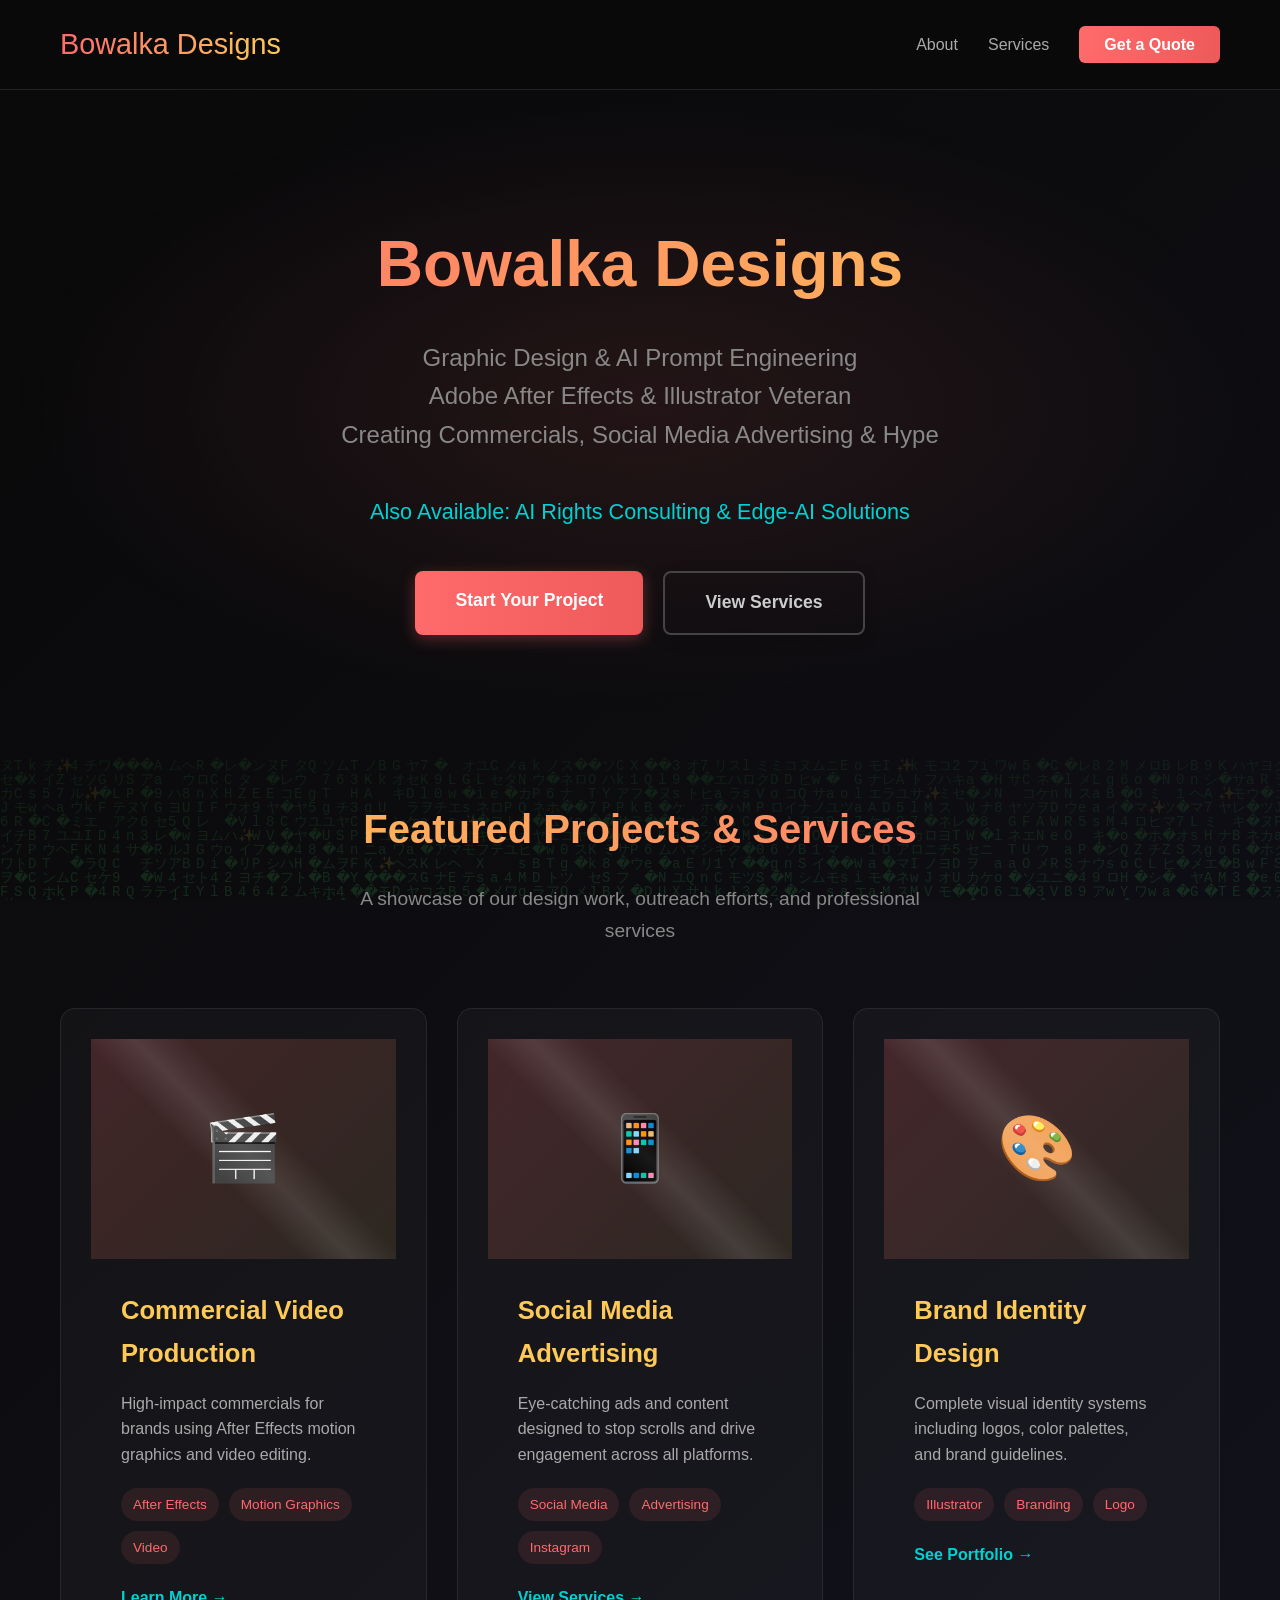
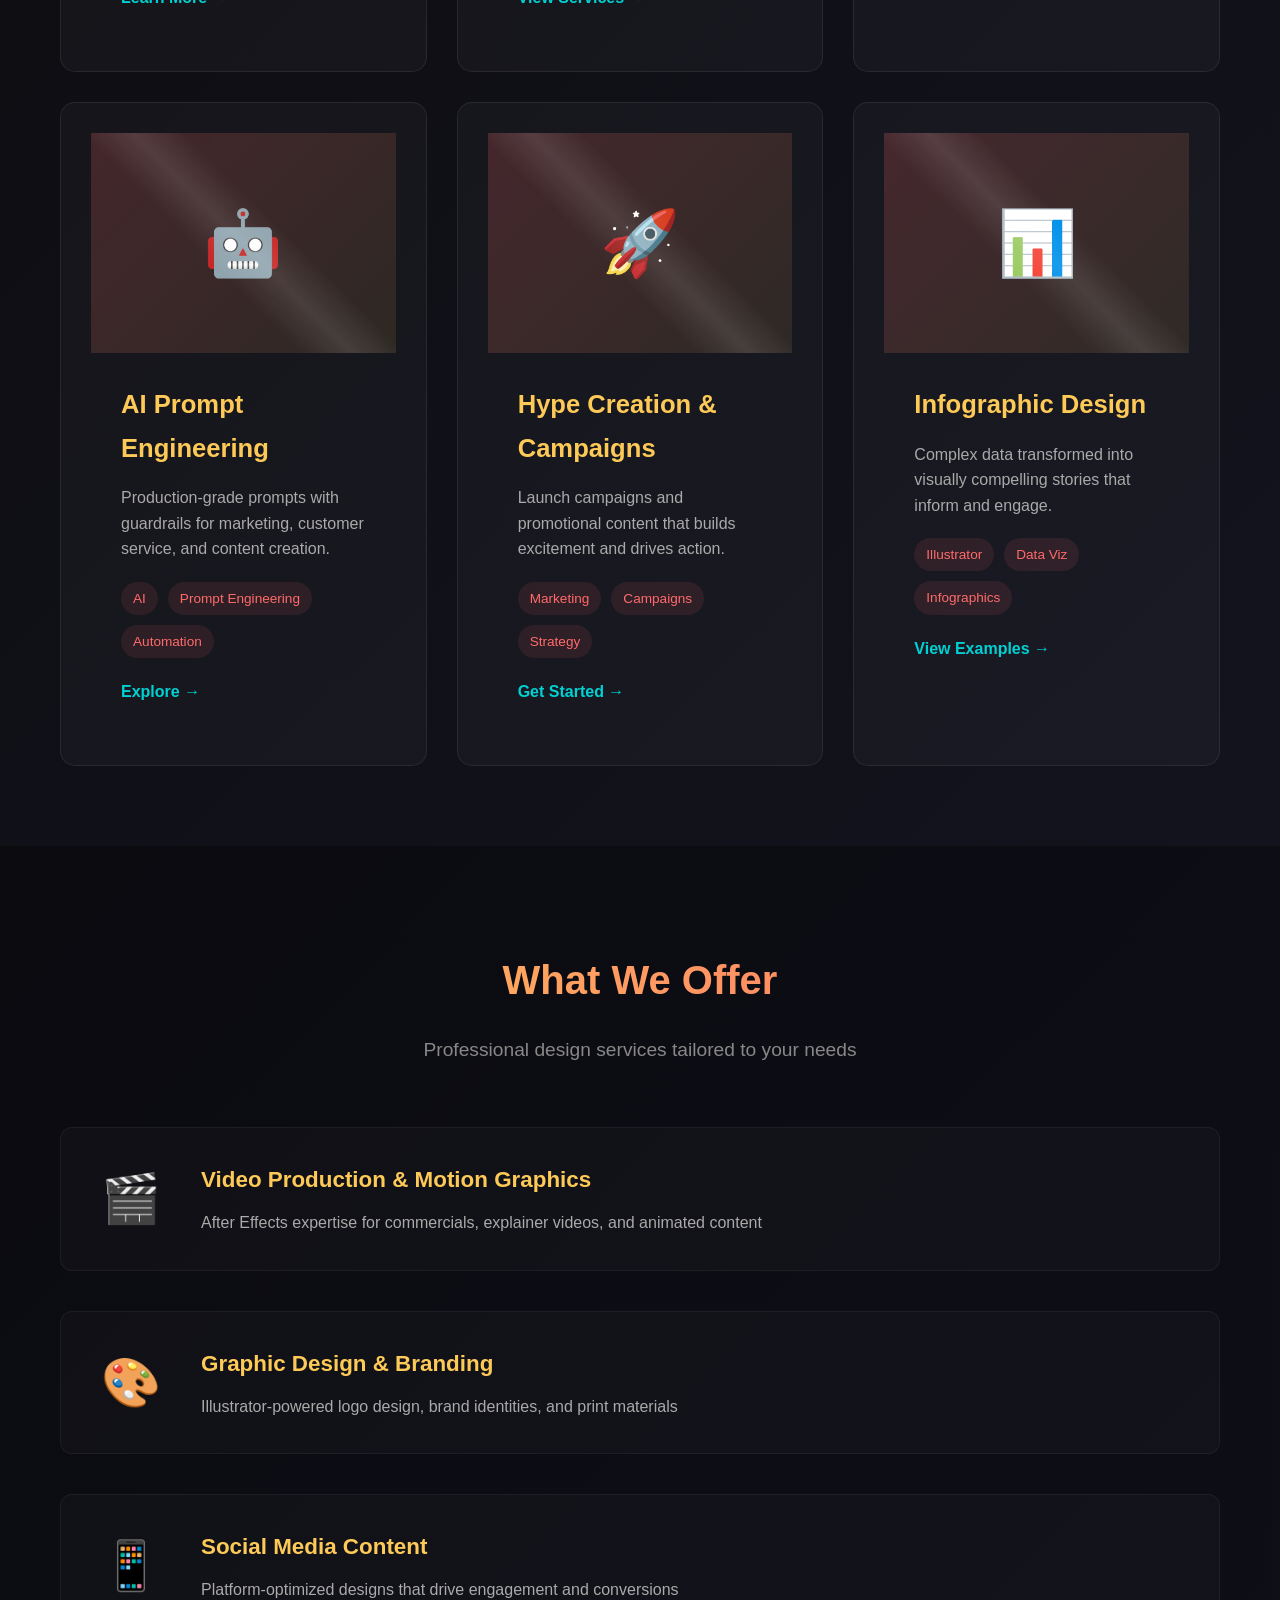
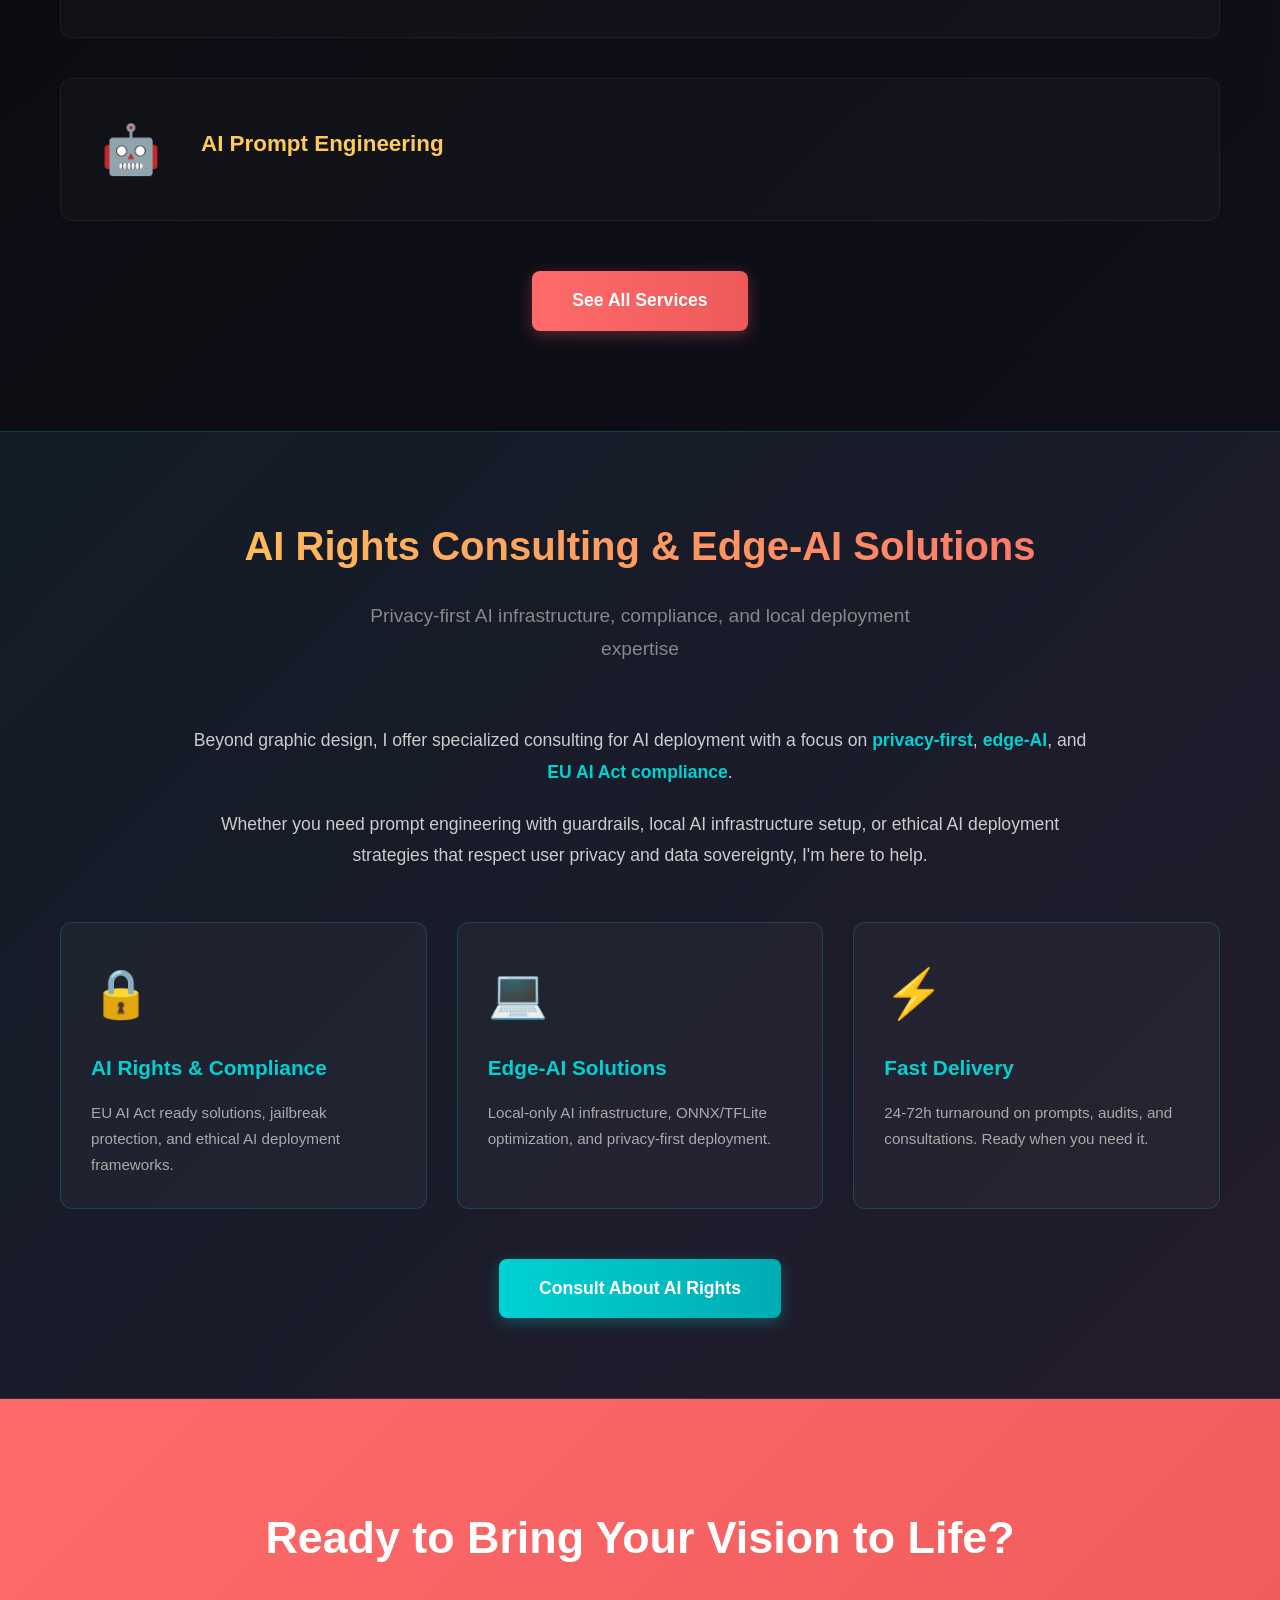
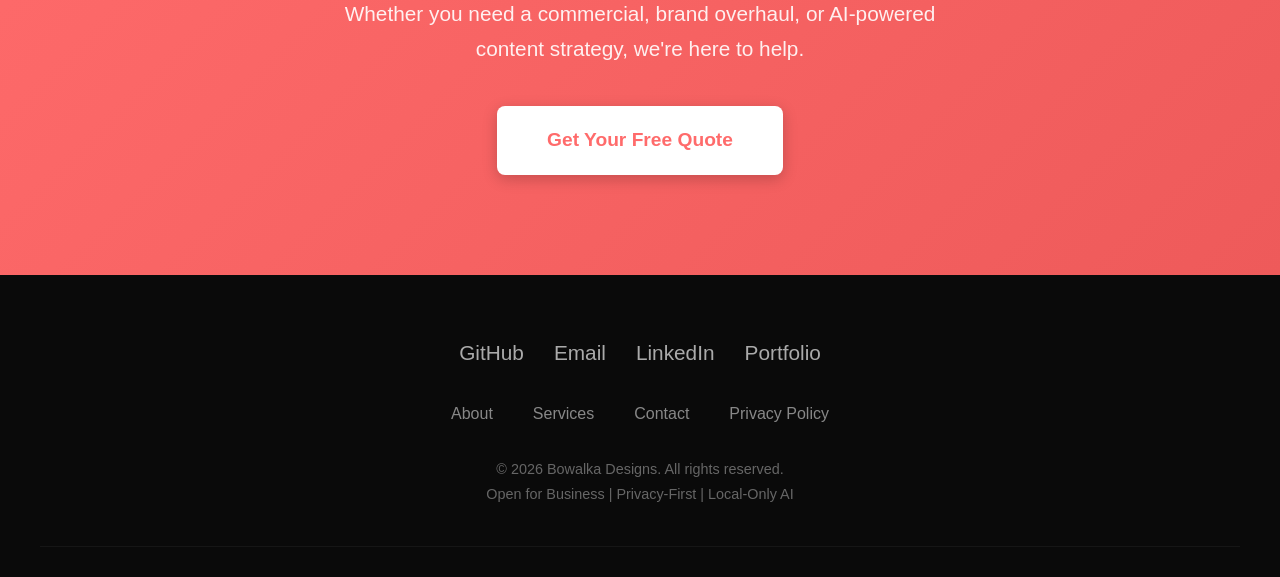
==== commit 15ea8a9b: "Add AI Rights Consulting & Edge-AI Solutions section" ====
--- a/index.html
+++ b/index.html
@@ -336,7 +336,7 @@
     <section class="hero">
         <div class="container">
             <h1>Bowalka Designs</h1>
-            <p class="tagline">Graphic Design & AI Prompt Engineering<br>Adobe After Effects & Illustrator Veteran<br>Creating Commercials, Social Media Advertising & Hype</p>
+            <p class="tagline">Graphic Design & AI Prompt Engineering<br>Adobe After Effects & Illustrator Veteran<br>Creating Commercials, Social Media Advertising & Hype<br><br><span style="color: #00d2d3; font-size: 0.9em;">Also Available: AI Rights Consulting & Edge-AI Solutions</span></p>
             <div class="hero-buttons">
                 <a href="quote.html" class="btn btn-primary">Start Your Project</a>
                 <a href="services.html" class="btn btn-secondary">View Services</a>
@@ -486,6 +486,47 @@
         </div>
     </section>
     
+    <!-- AI Rights Consulting Section -->
+    <section style="background: linear-gradient(135deg, rgba(0, 210, 211, 0.05), rgba(255, 107, 107, 0.05)); padding: 80px 20px; border-top: 1px solid rgba(0, 210, 211, 0.2); border-bottom: 1px solid rgba(255, 107, 107, 0.2);">
+        <div class="container">
+            <h2 class="section-title" style="color: #00d2d3;">AI Rights Consulting & Edge-AI Solutions</h2>
+            <p class="section-subtitle">Privacy-first AI infrastructure, compliance, and local deployment expertise</p>
+            
+            <div style="max-width: 900px; margin: 0 auto; text-align: center; color: #ccc; line-height: 1.8; margin-bottom: 40px;">
+                <p style="font-size: 1.1em; margin-bottom: 20px;">
+                    Beyond graphic design, I offer specialized consulting for AI deployment with a focus on <strong style="color: #00d2d3;">privacy-first</strong>, <strong style="color: #00d2d3;">edge-AI</strong>, and <strong style="color: #00d2d3;">EU AI Act compliance</strong>.
+                </p>
+                <p style="font-size: 1.1em;">
+                    Whether you need prompt engineering with guardrails, local AI infrastructure setup, or ethical AI deployment strategies that respect user privacy and data sovereignty, I'm here to help.
+                </p>
+            </div>
+            
+            <div class="grid grid-3" style="margin-top: 50px;">
+                <div style="background: rgba(255,255,255,0.03); padding: 30px; border-radius: 12px; border: 1px solid rgba(0, 210, 211, 0.2);">
+                    <div style="font-size: 3em; margin-bottom: 15px;">🔒</div>
+                    <h3 style="color: #00d2d3; margin-bottom: 15px; font-size: 1.3em;">AI Rights & Compliance</h3>
+                    <p style="color: #aaa; font-size: 0.95em;">EU AI Act ready solutions, jailbreak protection, and ethical AI deployment frameworks.</p>
+                </div>
+                
+                <div style="background: rgba(255,255,255,0.03); padding: 30px; border-radius: 12px; border: 1px solid rgba(0, 210, 211, 0.2);">
+                    <div style="font-size: 3em; margin-bottom: 15px;">💻</div>
+                    <h3 style="color: #00d2d3; margin-bottom: 15px; font-size: 1.3em;">Edge-AI Solutions</h3>
+                    <p style="color: #aaa; font-size: 0.95em;">Local-only AI infrastructure, ONNX/TFLite optimization, and privacy-first deployment.</p>
+                </div>
+                
+                <div style="background: rgba(255,255,255,0.03); padding: 30px; border-radius: 12px; border: 1px solid rgba(0, 210, 211, 0.2);">
+                    <div style="font-size: 3em; margin-bottom: 15px;">⚡</div>
+                    <h3 style="color: #00d2d3; margin-bottom: 15px; font-size: 1.3em;">Fast Delivery</h3>
+                    <p style="color: #aaa; font-size: 0.95em;">24-72h turnaround on prompts, audits, and consultations. Ready when you need it.</p>
+                </div>
+            </div>
+            
+            <div style="text-align: center; margin-top: 50px;">
+                <a href="quote.html" class="btn" style="background: linear-gradient(90deg, #00d2d3, #00acb3); color: white; padding: 15px 40px; border-radius: 8px; text-decoration: none; font-weight: 600; font-size: 1.1em; box-shadow: 0 4px 15px rgba(0, 210, 211, 0.3);">Consult About AI Rights</a>
+            </div>
+        </div>
+    </section>
+    
     <section class="cta-section">
         <div class="container">
             <h2>Ready to Bring Your Vision to Life?</h2>
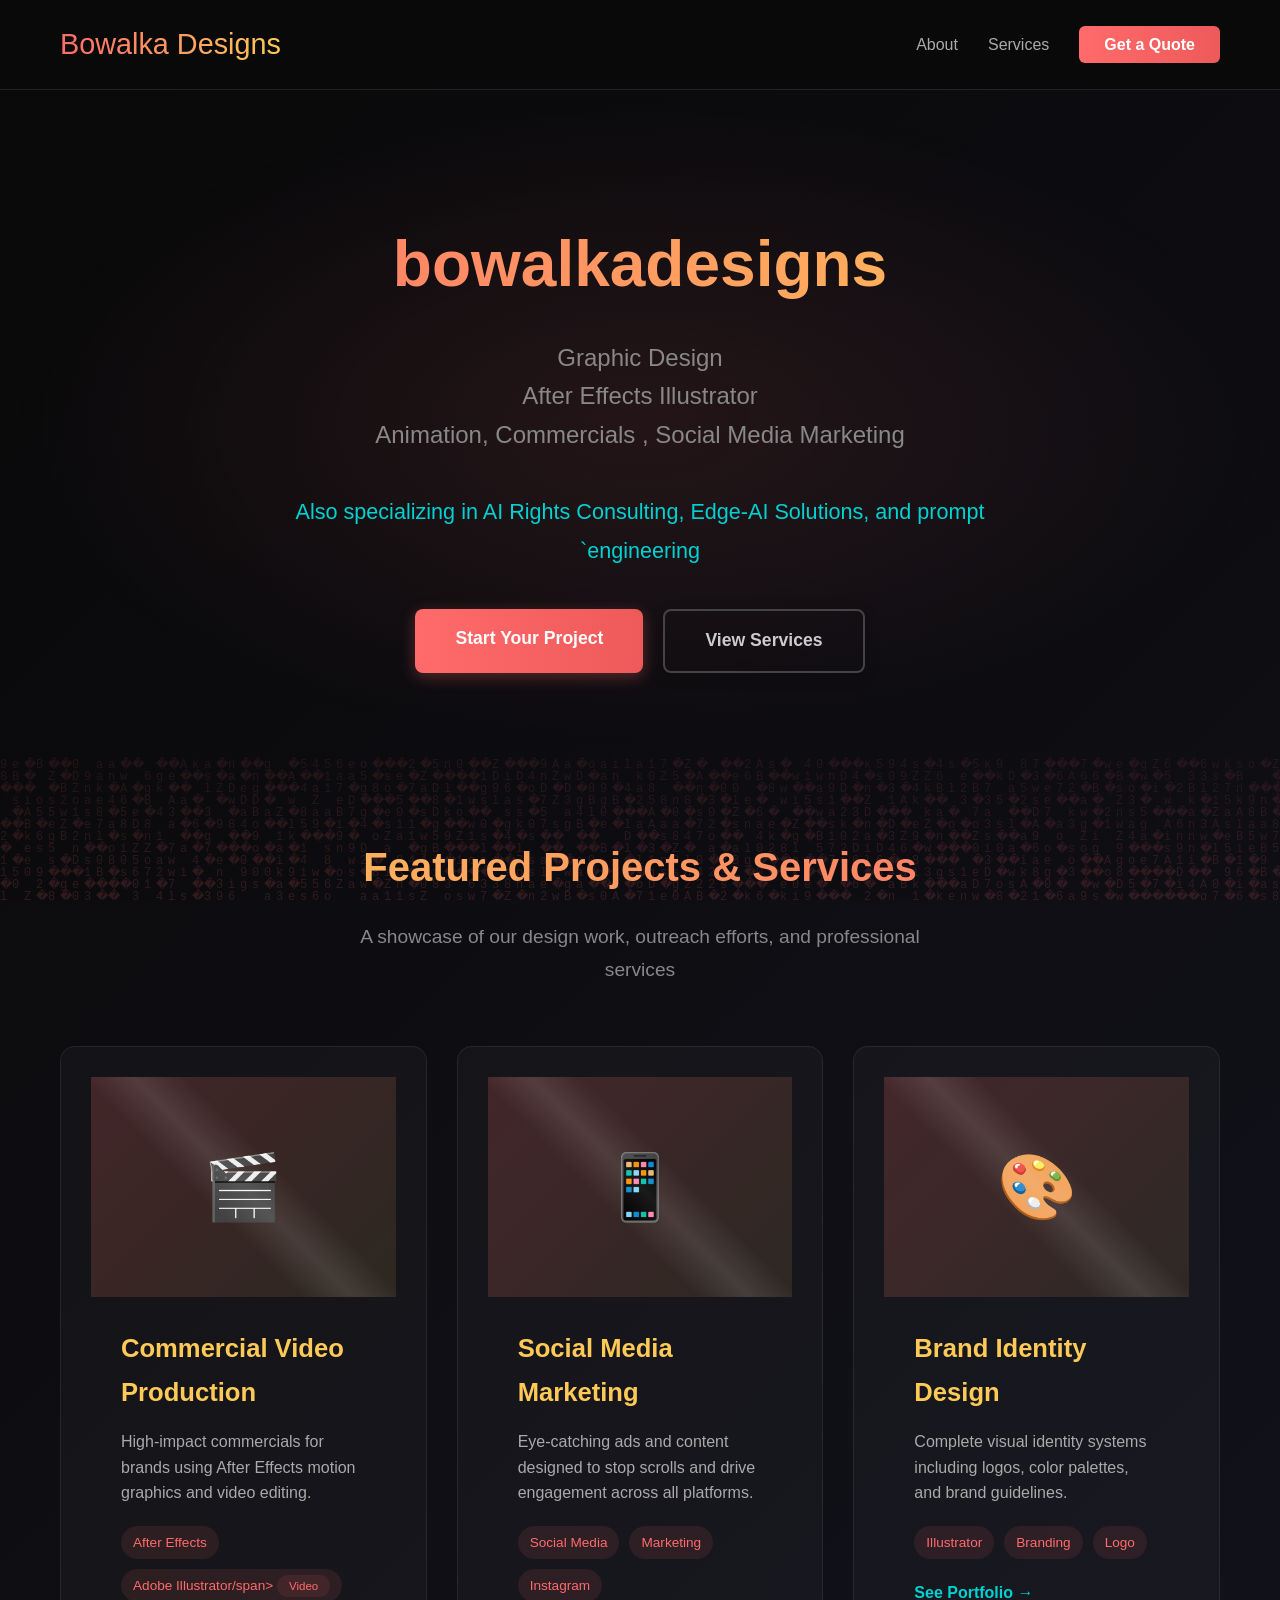
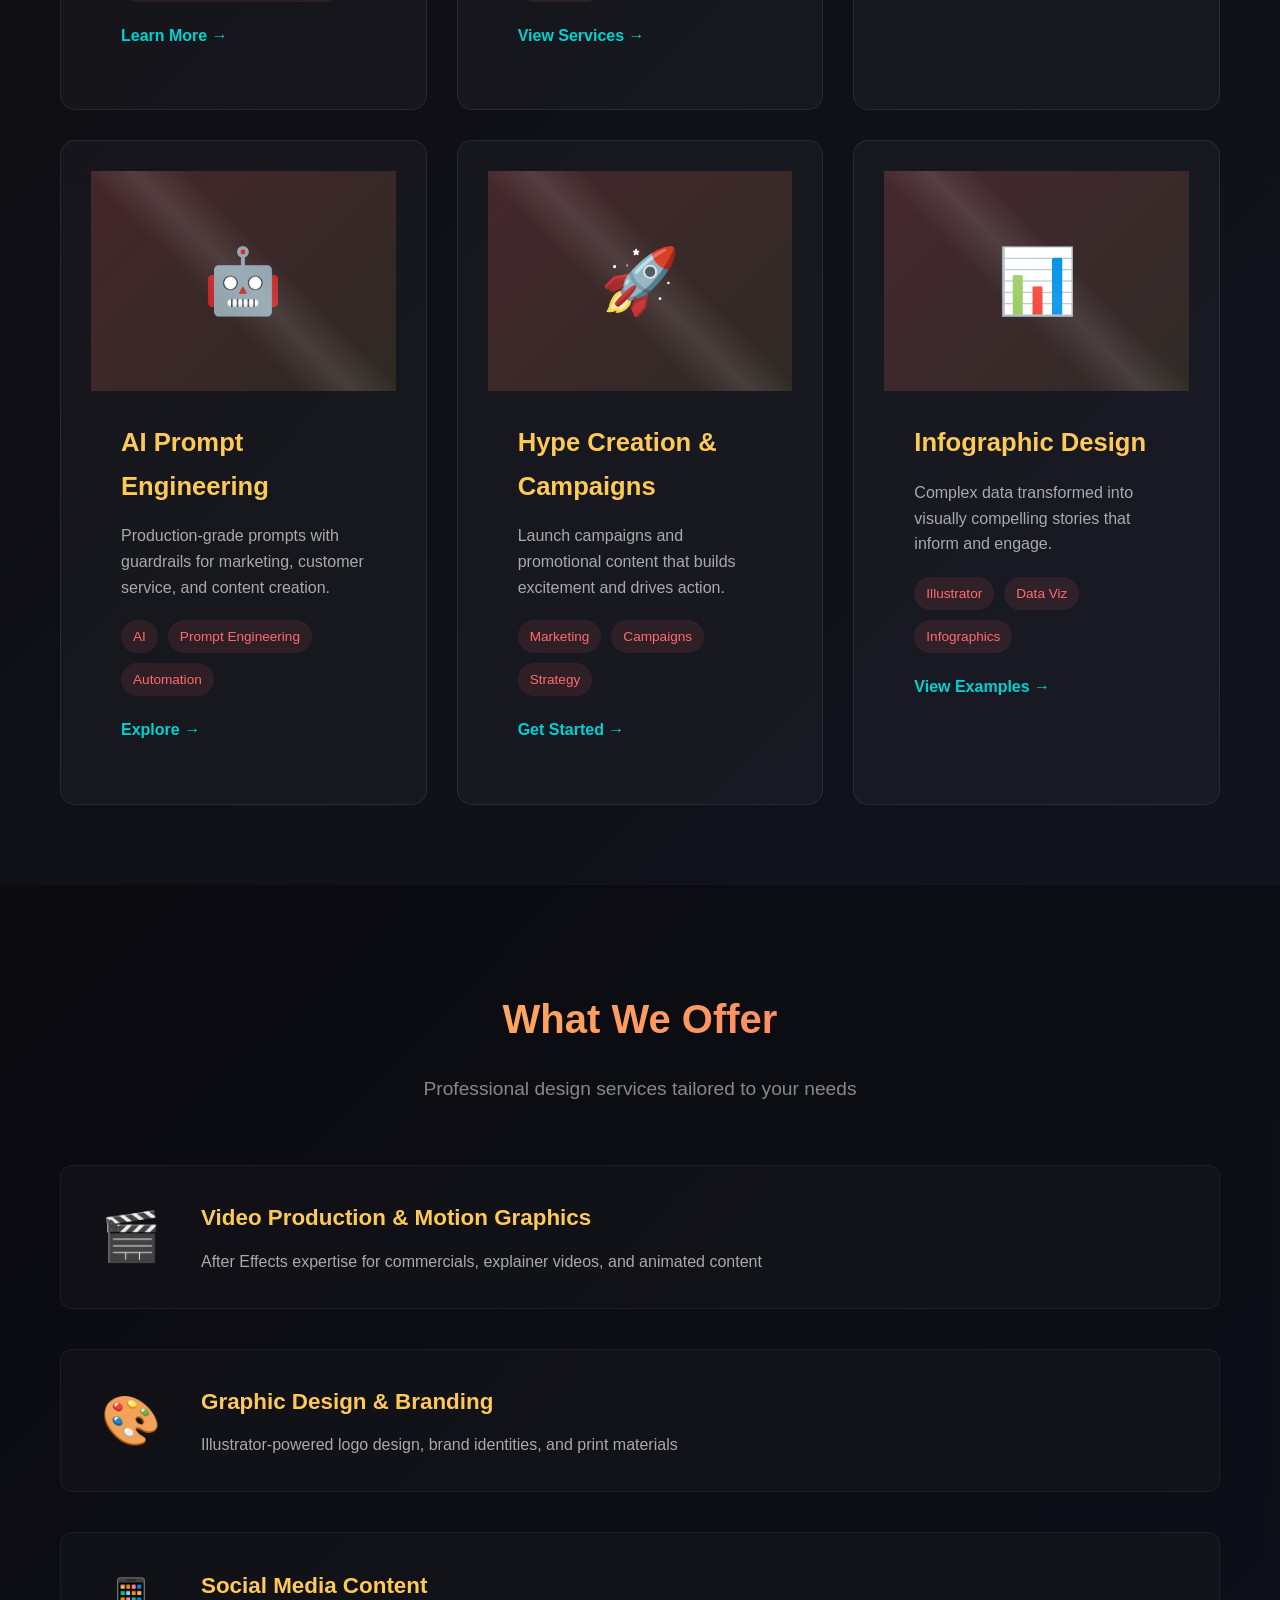
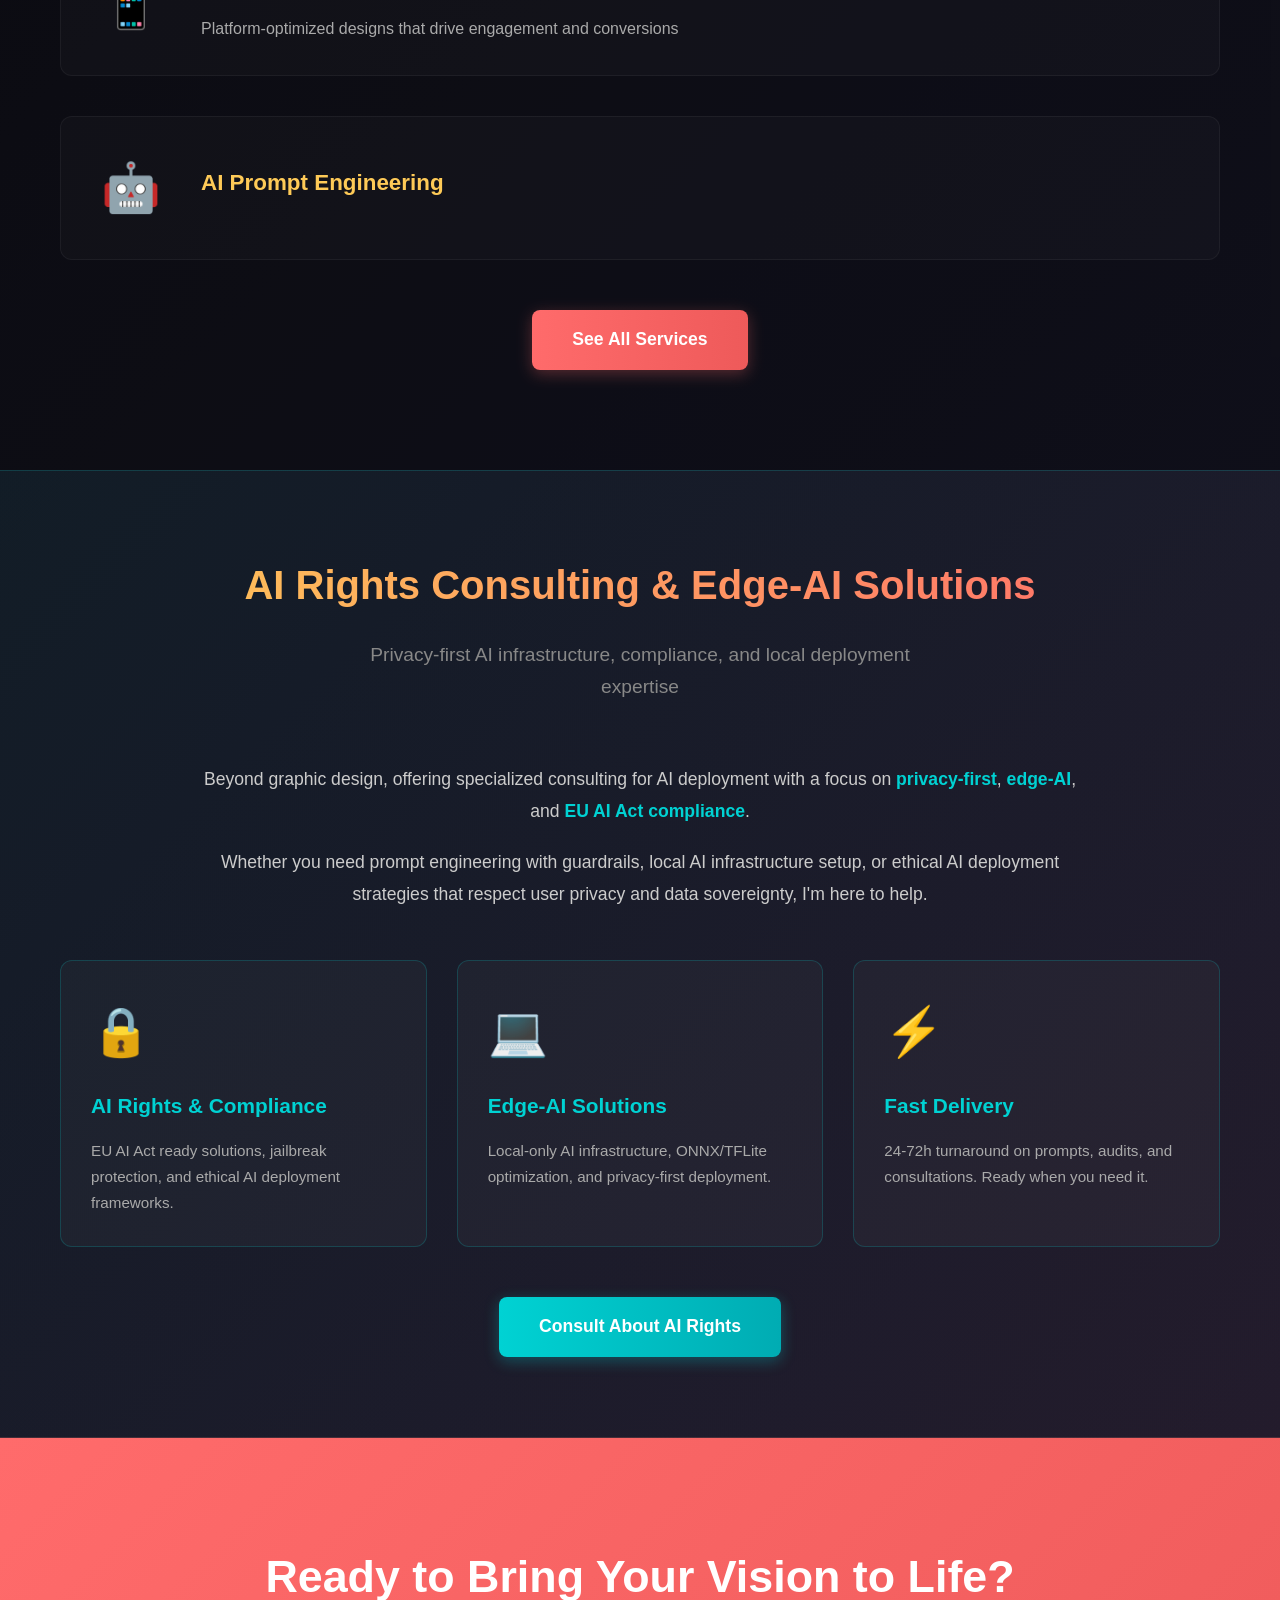
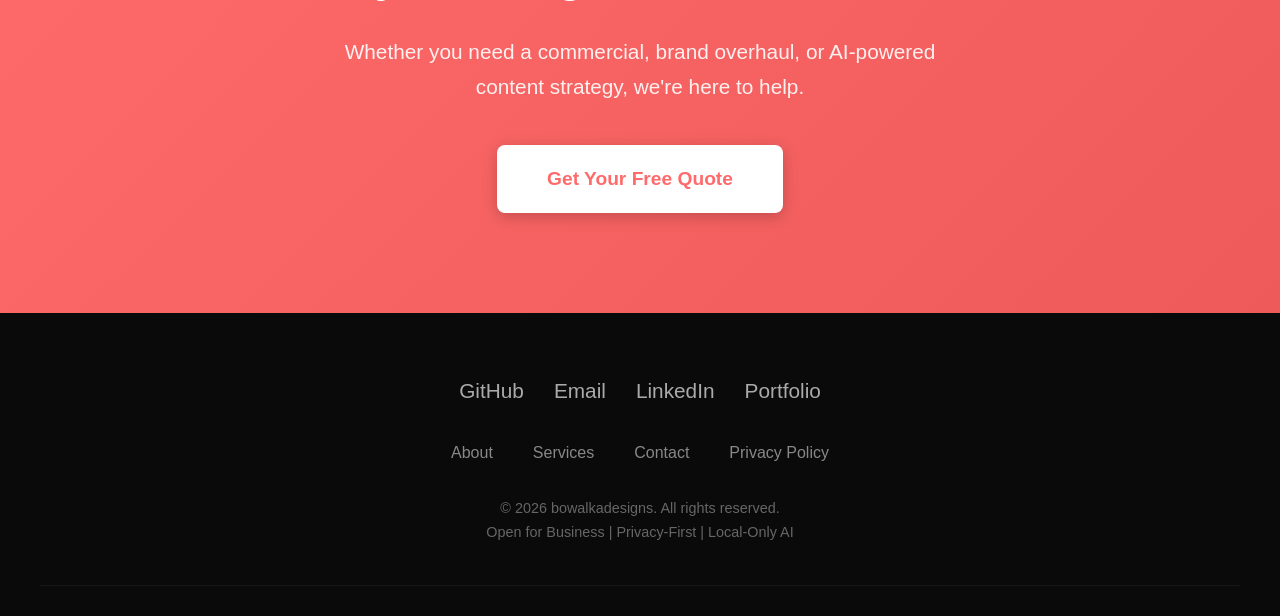
==== commit b29aa30a: "updated" ====
--- a/index.html
+++ b/index.html
@@ -3,8 +3,8 @@
 <head>
     <meta charset="UTF-8">
     <meta name="viewport" content="width=device-width, initial-scale=1.0">
-    <title>Bowalka Designs | Graphic Design & AI Prompt Engineering</title>
-    <meta name="description" content="Professional graphic design, AI prompt engineering, Adobe After Effects & Illustrator services. Commercials, social media advertising, and hype creation.">
+    <title>bowalkadesigns | Graphic Design & AI Prompt Engineering</title>
+    <meta name="description" content="Professional graphic design, AI ENGINEER, Adobe After Effects & Illustrator services. Commercials, social media advertising, and hype man.">
     <link rel="stylesheet" href="style.css">
     <style>
         * { margin: 0; padding: 0; box-sizing: border-box; }
@@ -335,8 +335,9 @@
     
     <section class="hero">
         <div class="container">
-            <h1>Bowalka Designs</h1>
-            <p class="tagline">Graphic Design & AI Prompt Engineering<br>Adobe After Effects & Illustrator Veteran<br>Creating Commercials, Social Media Advertising & Hype<br><br><span style="color: #00d2d3; font-size: 0.9em;">Also Available: AI Rights Consulting & Edge-AI Solutions</span></p>
+            <h1>bowalkadesigns</h1>
+            <p class="tagline">Graphic Design<br>After Effects  Illustrator<br>Animation, Commercials
+, Social Media Marketing<br><br><span style="color: #00d2d3; font-size: 0.9em;">Also specializing in AI Rights Consulting, Edge-AI Solutions, and prompt `engineering</span></p>
             <div class="hero-buttons">
                 <a href="quote.html" class="btn btn-primary">Start Your Project</a>
                 <a href="services.html" class="btn btn-secondary">View Services</a>
@@ -358,7 +359,7 @@
                         <p>High-impact commercials for brands using After Effects motion graphics and video editing.</p>
                         <div class="tags">
                             <span class="tag">After Effects</span>
-                            <span class="tag">Motion Graphics</span>
+                            <span class="tag">Adobe Illustrator/span>
                             <span class="tag">Video</span>
                         </div>
                         <a href="design.html" class="card-link">Learn More →</a>
@@ -369,11 +370,11 @@
                 <div class="card">
                     <div class="card-image">📱</div>
                     <div class="card-content">
-                        <h3>Social Media Advertising</h3>
+                        <h3>Social Media Marketing</h3>
                         <p>Eye-catching ads and content designed to stop scrolls and drive engagement across all platforms.</p>
                         <div class="tags">
                             <span class="tag">Social Media</span>
-                            <span class="tag">Advertising</span>
+                            <span class="tag">Marketing</span>
                             <span class="tag">Instagram</span>
                         </div>
                         <a href="services.html" class="card-link">View Services →</a>
@@ -494,7 +495,7 @@
             
             <div style="max-width: 900px; margin: 0 auto; text-align: center; color: #ccc; line-height: 1.8; margin-bottom: 40px;">
                 <p style="font-size: 1.1em; margin-bottom: 20px;">
-                    Beyond graphic design, I offer specialized consulting for AI deployment with a focus on <strong style="color: #00d2d3;">privacy-first</strong>, <strong style="color: #00d2d3;">edge-AI</strong>, and <strong style="color: #00d2d3;">EU AI Act compliance</strong>.
+                    Beyond graphic design, offering specialized consulting for AI deployment with a focus on <strong style="color: #00d2d3;">privacy-first</strong>, <strong style="color: #00d2d3;">edge-AI</strong>, and <strong style="color: #00d2d3;">EU AI Act compliance</strong>.
                 </p>
                 <p style="font-size: 1.1em;">
                     Whether you need prompt engineering with guardrails, local AI infrastructure setup, or ethical AI deployment strategies that respect user privacy and data sovereignty, I'm here to help.
@@ -549,7 +550,7 @@
                 <a href="quote.html">Contact</a>
                 <a href="#">Privacy Policy</a>
             </div>
-            <p style="margin-top: 30px; font-size: 0.9em;">&copy; 2026 Bowalka Designs. All rights reserved.<br>Open for Business | Privacy-First | Local-Only AI</p>
+            <p style="margin-top: 30px; font-size: 0.9em;">&copy; 2026 bowalkadesigns. All rights reserved.<br>Open for Business | Privacy-First | Local-Only AI</p>
         </div>
     </footer>
     
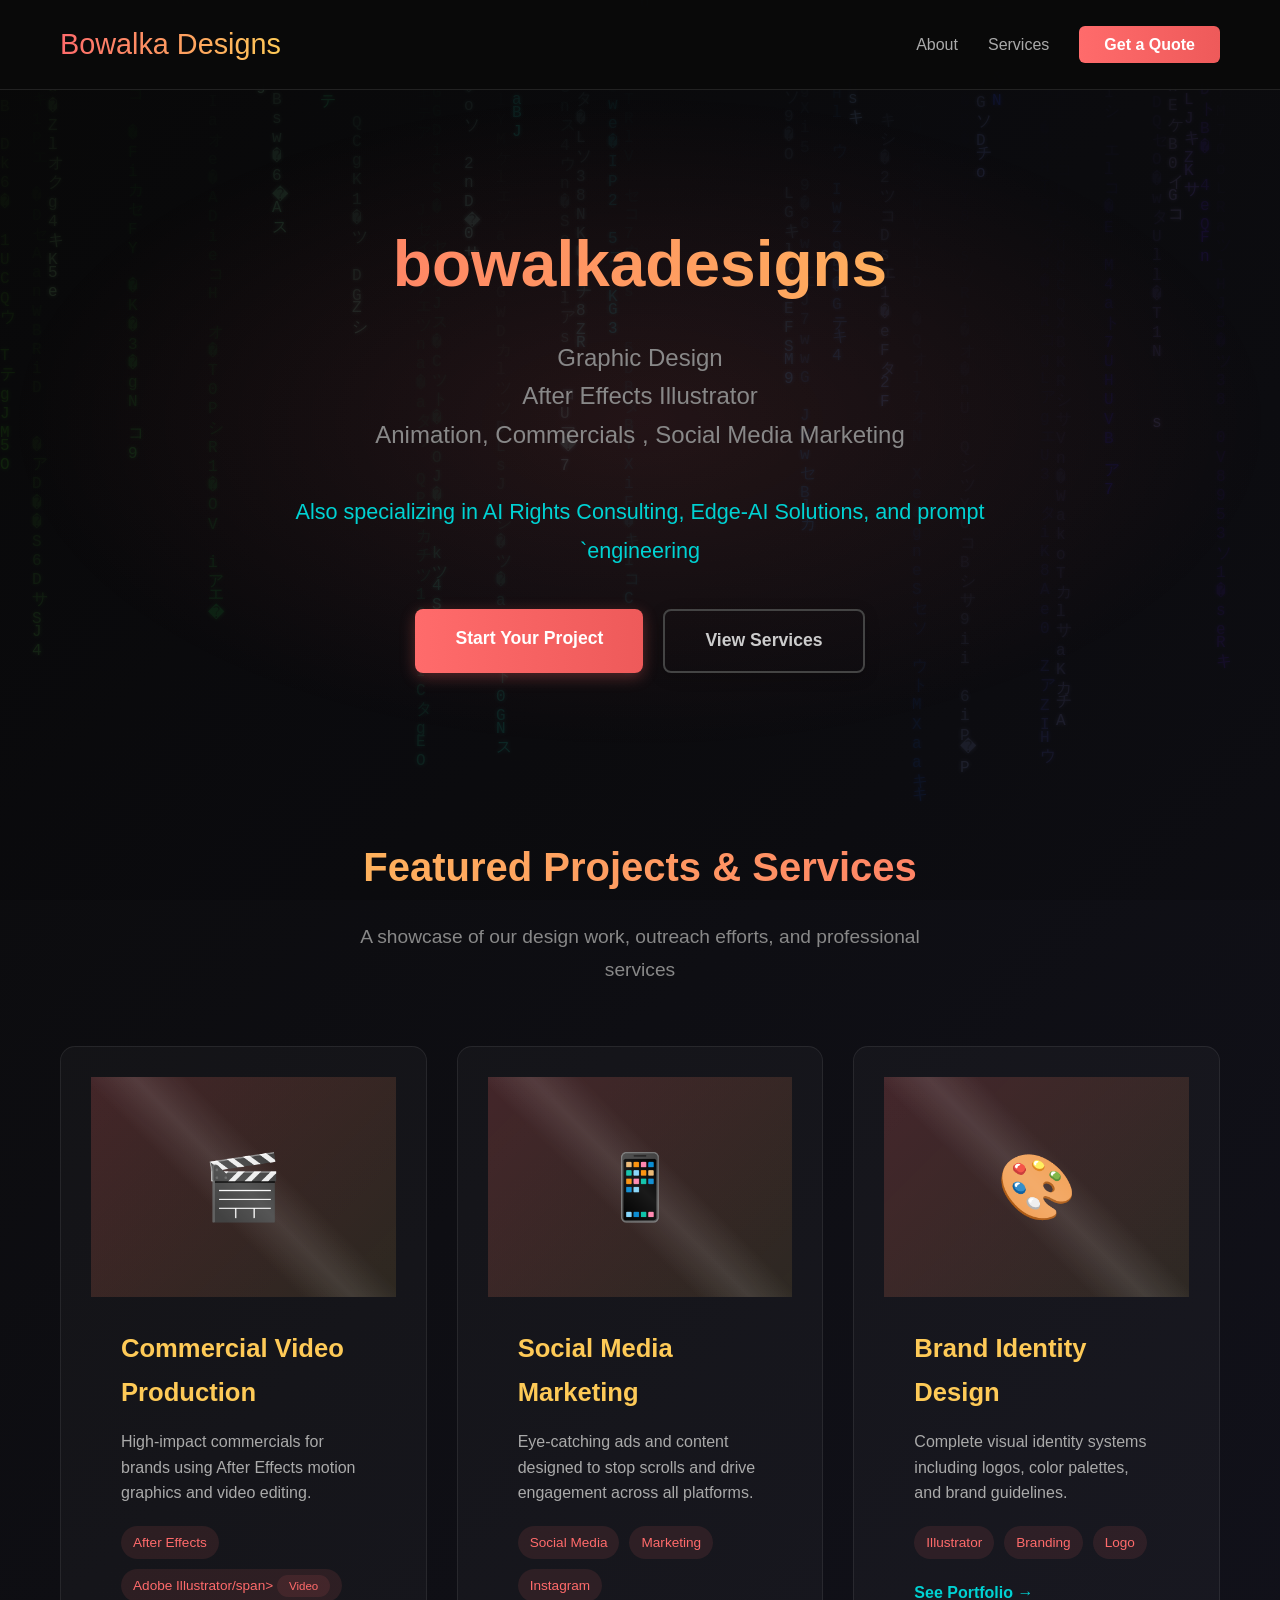
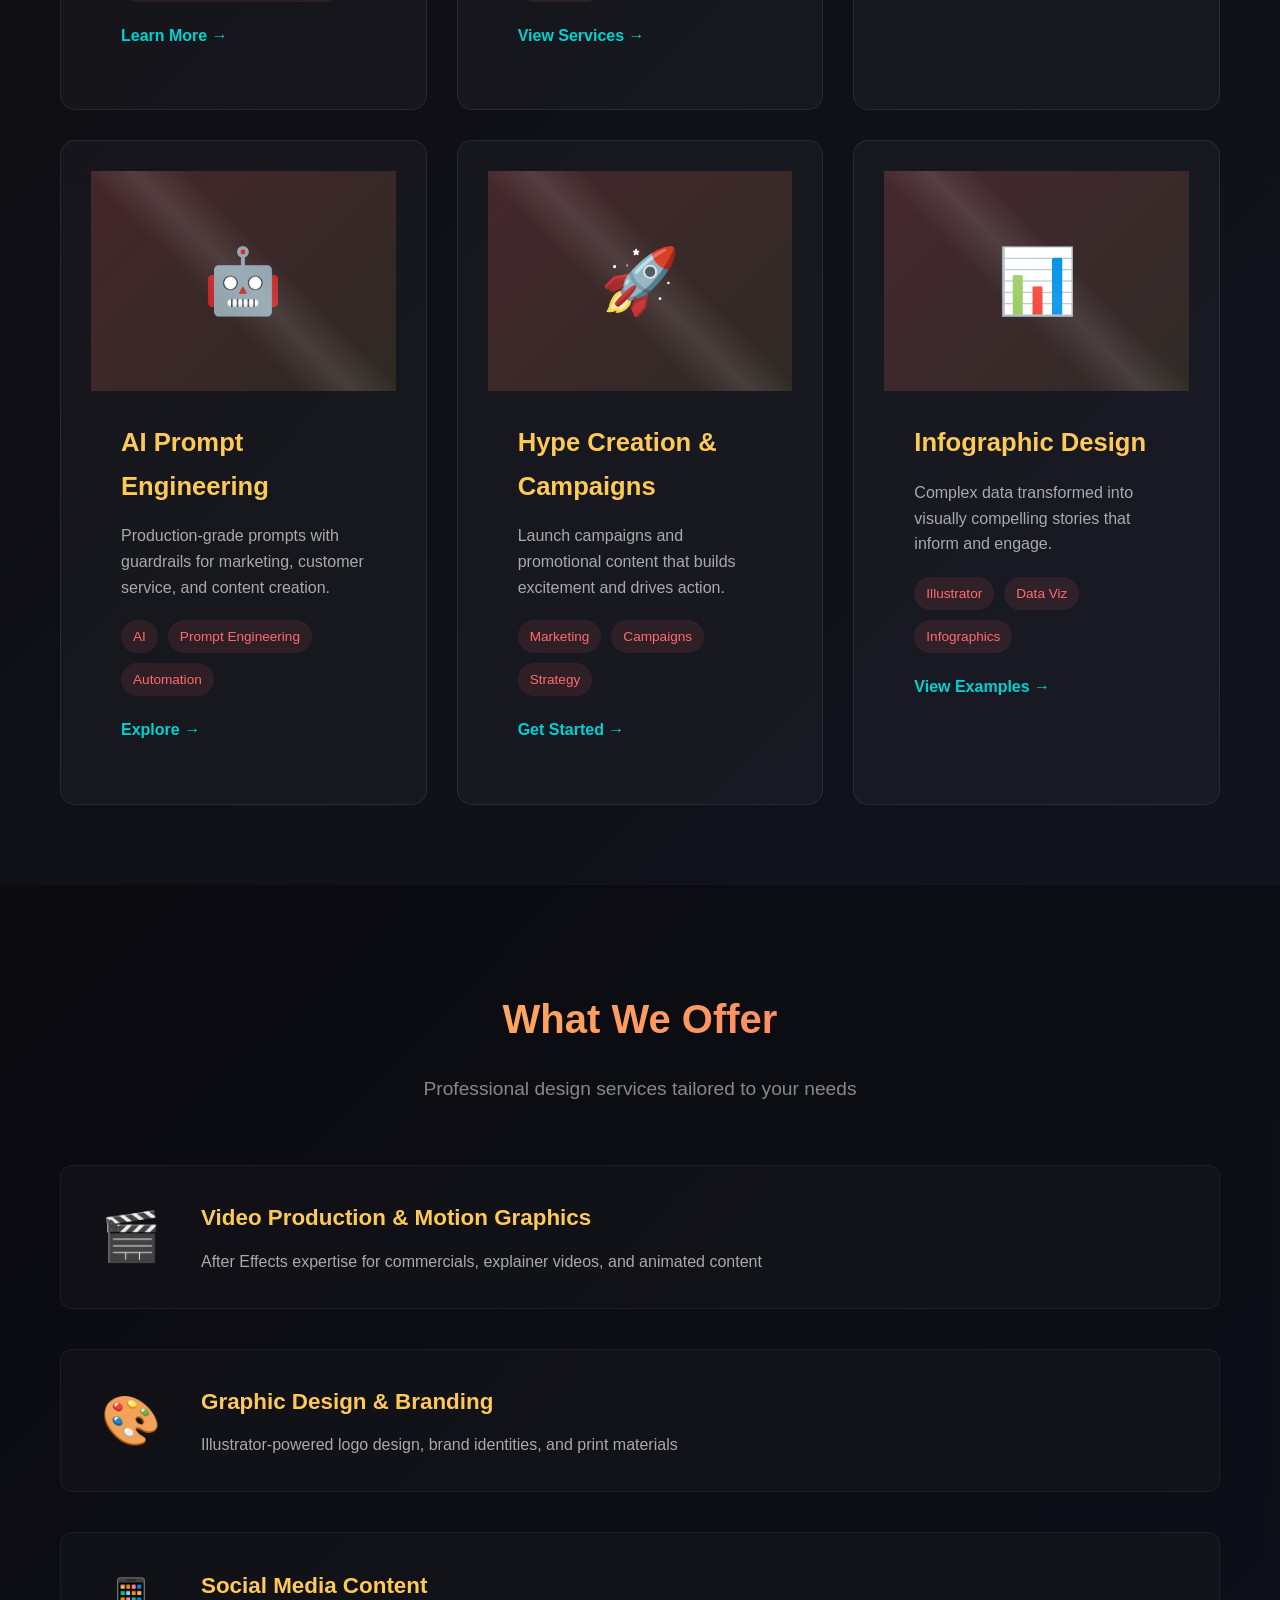
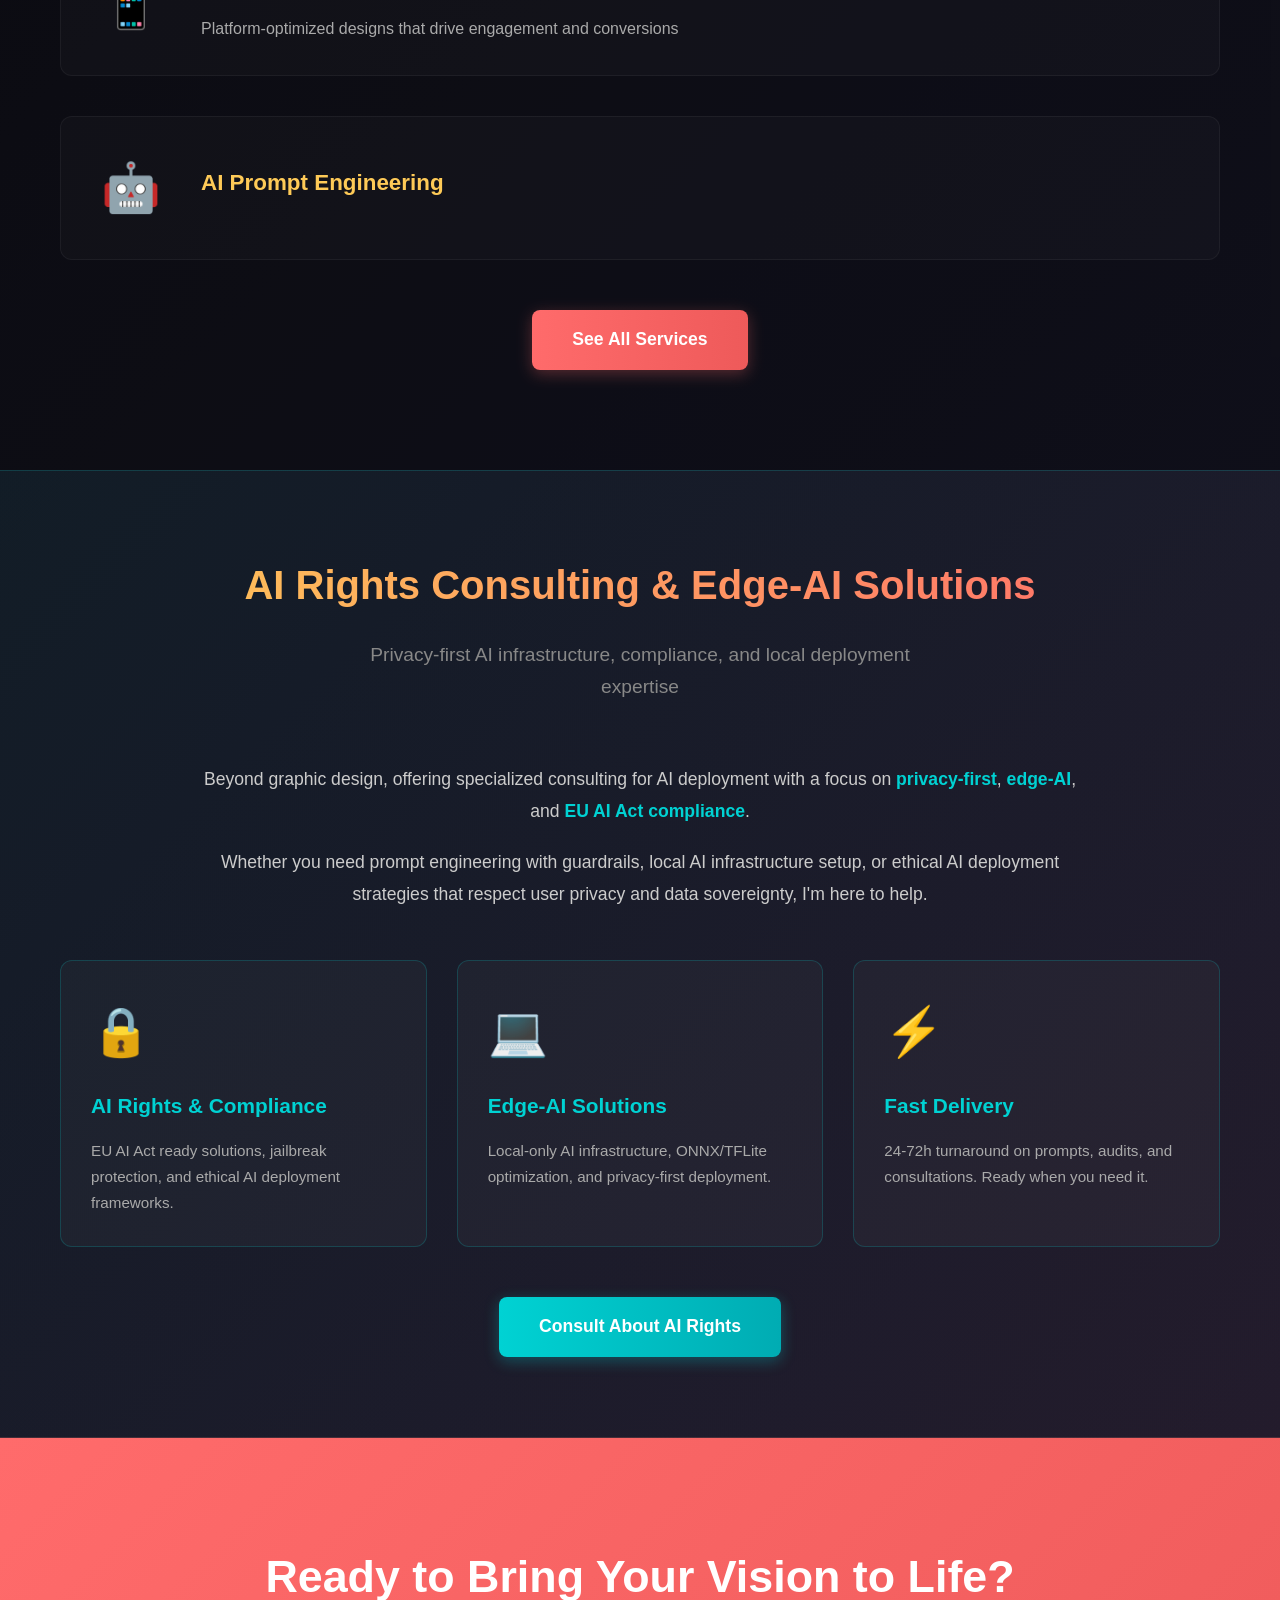
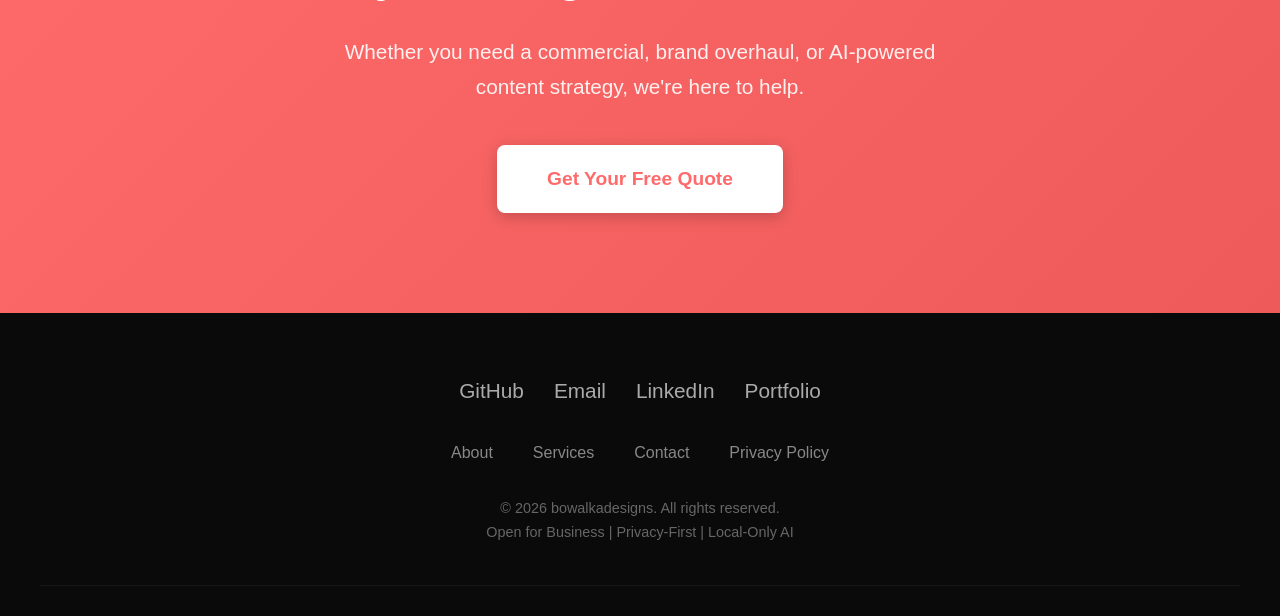
==== commit d205f5a5: "Optimize matrix.js with custom emojis + mobile/desktop responsive - Updated matrix.js with laughing " ====
--- a/index.html
+++ b/index.html
@@ -555,44 +555,5 @@
     </footer>
     
     <script src="matrix.js"></script>
-    <script>
-        // Enhanced matrix effect for landing page
-        const canvas = document.getElementById('matrix-canvas');
-        const ctx = canvas.getContext('2d');
-        canvas.width = window.innerWidth;
-        canvas.height = window.innerHeight;
-        
-        const chars = 'Bowalka Designs 🎨🎬📱🤖🚀📊 0123456789AZ';
-        const charsArray = chars.split('');
-        const fontSize = 12;
-        const columns = canvas.width / fontSize;
-        const drops = [];
-        for (let i = 0; i < columns; i++) drops[i] = 1;
-        
-        function draw() {
-            ctx.fillStyle = 'rgba(10, 10, 10, 0.04)';
-            ctx.fillRect(0, 0, canvas.width, canvas.height);
-            
-            ctx.fillStyle = '#ff6b6b';
-            ctx.font = fontSize + 'px monospace';
-            
-            for (let i = 0; i < drops.length; i++) {
-                const text = charsArray[Math.floor(Math.random() * charsArray.length)];
-                ctx.fillText(text, i * fontSize, drops[i] * fontSize);
-                
-                if (drops[i] * fontSize > canvas.height && Math.random() > 0.975) {
-                    drops[i] = 0;
-                }
-                drops[i]++;
-            }
-        }
-        
-        setInterval(draw, 35);
-        
-        window.addEventListener('resize', () => {
-            canvas.width = window.innerWidth;
-            canvas.height = window.innerHeight;
-        });
-    </script>
 </body>
 </html>
